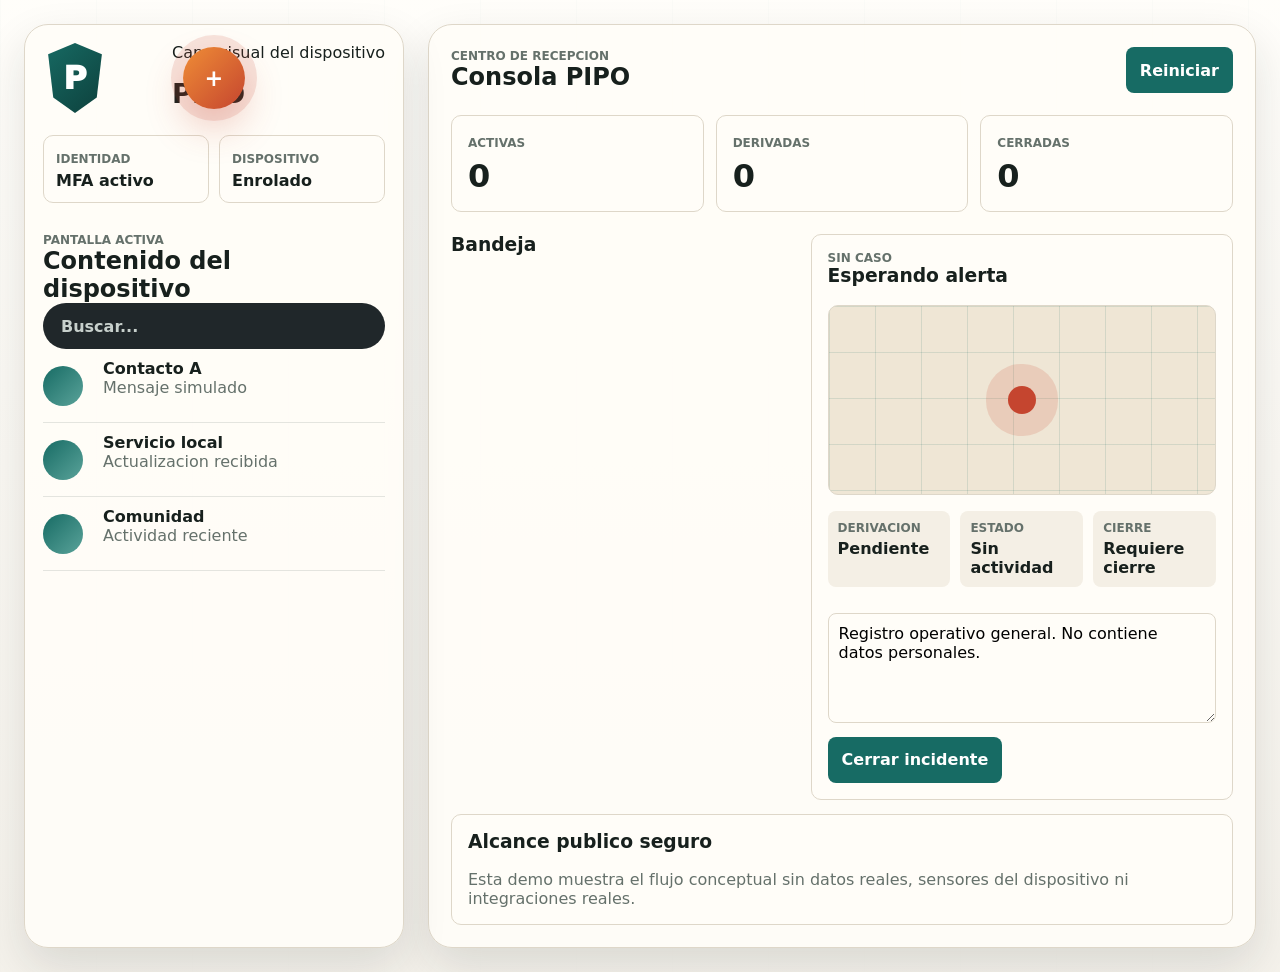
==== prototype/index.html @ c1b51300 "Initial public safe PIPO demo" ====
<!doctype html>
<html lang="es">
  <head>
    <meta charset="utf-8" />
    <meta name="viewport" content="width=device-width, initial-scale=1" />
    <title>PIPO Emergency Layer Public</title>
    <link rel="stylesheet" href="styles.css" />
  </head>
  <body>
    <main class="shell">
      <section class="phone" aria-label="Vista ciudadana">
        <header class="brand">
          <div class="mark">P</div>
          <div>
            <p>Capa visual del dispositivo</p>
            <h1>PIPO</h1>
          </div>
          <button id="pipoButton" class="pipo-dot" type="button" aria-label="Abrir PIPO">+</button>
        </header>

        <section class="identity">
          <article>
            <span>Identidad</span>
            <strong>MFA activo</strong>
          </article>
          <article>
            <span>Dispositivo</span>
            <strong>Enrolado</strong>
          </article>
        </section>

        <section class="device-view">
          <p class="eyebrow">Pantalla activa</p>
          <h2>Contenido del dispositivo</h2>
          <div class="mock-search">Buscar...</div>
          <article><span></span><div><strong>Contacto A</strong><p>Mensaje simulado</p></div></article>
          <article><span></span><div><strong>Servicio local</strong><p>Actualizacion recibida</p></div></article>
          <article><span></span><div><strong>Comunidad</strong><p>Actividad reciente</p></div></article>
        </section>

        <aside id="pipoPanel" class="panel hidden">
          <div class="panel-head">
            <div>
              <p class="eyebrow">PIPO Layer</p>
              <h2>Alerta ciudadana</h2>
            </div>
            <button id="closePanel" type="button">×</button>
          </div>

          <p class="label">Condicion</p>
          <div class="grid" id="conditionGrid">
            <button type="button" data-condition="Seguridad">Seguridad</button>
            <button type="button" data-condition="Salud">Salud</button>
            <button type="button" data-condition="Incendio">Incendio</button>
            <button type="button" data-condition="Accidente">Accidente</button>
            <button type="button" data-condition="Amenaza">Amenaza</button>
            <button type="button" data-condition="Persona en riesgo">Persona en riesgo</button>
          </div>

          <p class="label">Derivar a</p>
          <div class="grid route-grid" id="routeGrid">
            <button type="button" data-route="911">911</button>
            <button type="button" data-route="107">107</button>
            <button type="button" data-route="Bomberos">Bomberos</button>
            <button type="button" data-route="Defensa Civil">Defensa Civil</button>
            <button type="button" data-route="Transito">Transito</button>
            <button type="button" data-route="Centro de Monitoreo">Monitoreo</button>
          </div>

          <button id="sendAlert" class="send-alert" type="button">Comunicar alerta</button>
          <p class="notice">Demo publica: no captura datos reales ni accede a sensores.</p>
        </aside>
      </section>

      <section class="console" aria-label="Consola institucional">
        <header>
          <div>
            <p class="eyebrow">Centro de recepcion</p>
            <h2>Consola PIPO</h2>
          </div>
          <button id="resetDemo" type="button">Reiniciar</button>
        </header>

        <section class="metrics">
          <article><span>Activas</span><strong id="activeCount">0</strong></article>
          <article><span>Derivadas</span><strong id="derivedCount">0</strong></article>
          <article><span>Cerradas</span><strong id="closedCount">0</strong></article>
        </section>

        <section class="case-board">
          <div>
            <h3>Bandeja</h3>
            <div id="caseList" class="case-list"></div>
          </div>
          <article class="case-detail">
            <p class="case-id" id="caseId">Sin caso</p>
            <h3 id="caseTitle">Esperando alerta</h3>
            <div class="map">
              <span></span>
            </div>
            <dl>
              <div><dt>Derivacion</dt><dd id="caseRoute">Pendiente</dd></div>
              <div><dt>Estado</dt><dd id="caseStatus">Sin actividad</dd></div>
              <div><dt>Cierre</dt><dd id="caseClosure">Requiere cierre</dd></div>
            </dl>
            <textarea id="caseNotes">Registro operativo general. No contiene datos personales.</textarea>
            <button id="closeCase" type="button">Cerrar incidente</button>
          </article>
        </section>

        <section class="scope">
          <h3>Alcance publico seguro</h3>
          <p>Esta demo muestra el flujo conceptual sin datos reales, sensores del dispositivo ni integraciones reales.</p>
        </section>
      </section>
    </main>

    <script src="app.js"></script>
  </body>
</html>
---- prototype/styles.css ----
:root {
  --bg: #f4f1ea;
  --surface: #fffdf8;
  --ink: #17201d;
  --muted: #65716b;
  --line: #ded7c9;
  --teal: #176b64;
  --teal-dark: #0d3f3b;
  --coral: #c5452f;
  --amber: #d69225;
  --shadow: 0 18px 45px rgba(23, 32, 29, 0.12);
}

* {
  box-sizing: border-box;
}

body {
  margin: 0;
  min-height: 100vh;
  font-family: Inter, ui-sans-serif, system-ui, -apple-system, BlinkMacSystemFont, "Segoe UI", sans-serif;
  color: var(--ink);
  background:
    linear-gradient(180deg, rgba(255, 253, 248, 0.72), rgba(244, 241, 234, 0.94)),
    repeating-linear-gradient(90deg, rgba(23, 107, 100, 0.06) 0 1px, transparent 1px 96px);
}

button,
textarea {
  font: inherit;
}

button {
  border: 0;
  cursor: pointer;
  font-weight: 850;
}

.shell {
  width: min(1320px, 100%);
  margin: 0 auto;
  padding: 24px;
  display: grid;
  grid-template-columns: 380px minmax(0, 1fr);
  gap: 24px;
}

.phone,
.console {
  background: rgba(255, 253, 248, 0.94);
  border: 1px solid var(--line);
  border-radius: 24px;
  box-shadow: var(--shadow);
}

.phone {
  position: relative;
  min-height: calc(100vh - 48px);
  overflow: hidden;
  padding: 18px;
}

.brand,
.console header,
.panel-head {
  display: flex;
  align-items: center;
  justify-content: space-between;
  gap: 14px;
}

.brand {
  align-items: flex-start;
}

.mark {
  width: 64px;
  height: 70px;
  display: grid;
  place-items: center;
  color: #fff;
  font-size: 2rem;
  font-weight: 950;
  background: linear-gradient(135deg, var(--teal), var(--teal-dark));
  clip-path: polygon(50% 0, 92% 16%, 84% 78%, 50% 100%, 16% 78%, 8% 16%);
}

.pipo-dot {
  position: absolute;
  left: 50%;
  top: 22px;
  transform: translateX(-50%);
  width: 62px;
  height: 62px;
  border-radius: 999px;
  color: #fff;
  background: linear-gradient(135deg, #ef8d36, var(--coral));
  box-shadow: 0 0 0 12px rgba(197, 69, 47, 0.14), 0 18px 38px rgba(197, 69, 47, 0.28);
  font-size: 1.4rem;
}

.eyebrow,
.label,
dt,
.metrics span,
.identity span,
.case-id {
  margin: 0;
  color: var(--muted);
  font-size: 0.75rem;
  font-weight: 900;
  text-transform: uppercase;
}

h1,
h2,
h3,
p {
  margin-top: 0;
}

h1 {
  margin-bottom: 0;
  font-size: 1.7rem;
}

h2 {
  margin-bottom: 0;
}

.identity {
  margin: 22px 0;
  display: grid;
  grid-template-columns: 1fr 1fr;
  gap: 10px;
}

.identity article,
.metrics article,
.case-detail,
.scope {
  border: 1px solid var(--line);
  border-radius: 10px;
  background: var(--surface);
}

.identity article {
  padding: 12px;
}

.identity strong {
  display: block;
  margin-top: 4px;
}

.device-view {
  padding-top: 8px;
}

.mock-search {
  min-height: 46px;
  border-radius: 999px;
  display: flex;
  align-items: center;
  padding: 0 18px;
  background: #20272a;
  color: #c7d0cc;
  font-weight: 800;
}

.device-view article {
  min-height: 74px;
  display: grid;
  grid-template-columns: 48px 1fr;
  gap: 12px;
  align-items: center;
  border-bottom: 1px solid rgba(105, 115, 109, 0.18);
}

.device-view article span {
  width: 40px;
  height: 40px;
  border-radius: 50%;
  background: linear-gradient(135deg, var(--teal), #5aa39a);
}

.device-view p {
  color: var(--muted);
}

.panel {
  position: absolute;
  left: 16px;
  right: 16px;
  top: 96px;
  z-index: 5;
  padding: 14px;
  border: 1px solid var(--line);
  border-radius: 14px;
  background: rgba(255, 253, 248, 0.98);
  box-shadow: 0 22px 55px rgba(23, 32, 29, 0.22);
}

.hidden {
  display: none;
}

.panel-head button {
  width: 34px;
  height: 34px;
  border-radius: 50%;
  background: #ece6d9;
}

.grid {
  margin: 8px 0 14px;
  display: grid;
  grid-template-columns: repeat(2, minmax(0, 1fr));
  gap: 8px;
}

.route-grid {
  grid-template-columns: repeat(3, minmax(0, 1fr));
}

.grid button {
  min-height: 42px;
  border-radius: 8px;
  background: #ece6d9;
  color: var(--ink);
}

.grid button.active {
  background: var(--teal-dark);
  color: #fff;
}

.send-alert,
#closeCase,
#resetDemo {
  min-height: 46px;
  border-radius: 8px;
  padding: 0 14px;
  color: #fff;
  background: var(--teal);
}

.send-alert {
  width: 100%;
  background: var(--coral);
}

.notice {
  margin: 10px 0 0;
  color: #6c4c0d;
  font-size: 0.9rem;
}

.console {
  padding: 22px;
}

.metrics {
  margin: 22px 0;
  display: grid;
  grid-template-columns: repeat(3, 1fr);
  gap: 12px;
}

.metrics article {
  padding: 16px;
}

.metrics strong {
  display: block;
  margin-top: 6px;
  font-size: 2rem;
}

.case-board {
  display: grid;
  grid-template-columns: minmax(280px, 0.9fr) minmax(360px, 1.1fr);
  gap: 14px;
}

.case-list {
  display: grid;
  gap: 10px;
}

.case-card {
  border: 1px solid var(--line);
  border-radius: 10px;
  padding: 12px;
  background: var(--surface);
}

.case-card.active {
  border-color: var(--teal);
  box-shadow: inset 4px 0 0 var(--teal);
}

.case-card p {
  margin-bottom: 0;
  color: var(--muted);
}

.case-detail {
  padding: 16px;
}

.map {
  margin: 14px 0;
  min-height: 190px;
  border: 1px solid var(--line);
  border-radius: 10px;
  background:
    linear-gradient(rgba(23, 107, 100, 0.13) 1px, transparent 1px),
    linear-gradient(90deg, rgba(23, 107, 100, 0.13) 1px, transparent 1px),
    #efe6d5;
  background-size: 46px 46px;
  display: grid;
  place-items: center;
}

.map span {
  width: 28px;
  height: 28px;
  border-radius: 50%;
  background: var(--coral);
  box-shadow: 0 0 0 22px rgba(197, 69, 47, 0.16);
}

dl {
  display: grid;
  grid-template-columns: repeat(3, 1fr);
  gap: 10px;
}

dl div {
  padding: 10px;
  border-radius: 8px;
  background: #f4efe5;
}

dd {
  margin: 4px 0 0;
  font-weight: 850;
}

textarea {
  width: 100%;
  min-height: 110px;
  margin: 10px 0;
  resize: vertical;
  border: 1px solid var(--line);
  border-radius: 8px;
  padding: 10px;
  background: #fffdf8;
}

.scope {
  margin-top: 14px;
  padding: 16px;
}

.scope p {
  margin-bottom: 0;
  color: var(--muted);
}

@media (max-width: 900px) {
  .shell,
  .case-board {
    grid-template-columns: 1fr;
  }
}
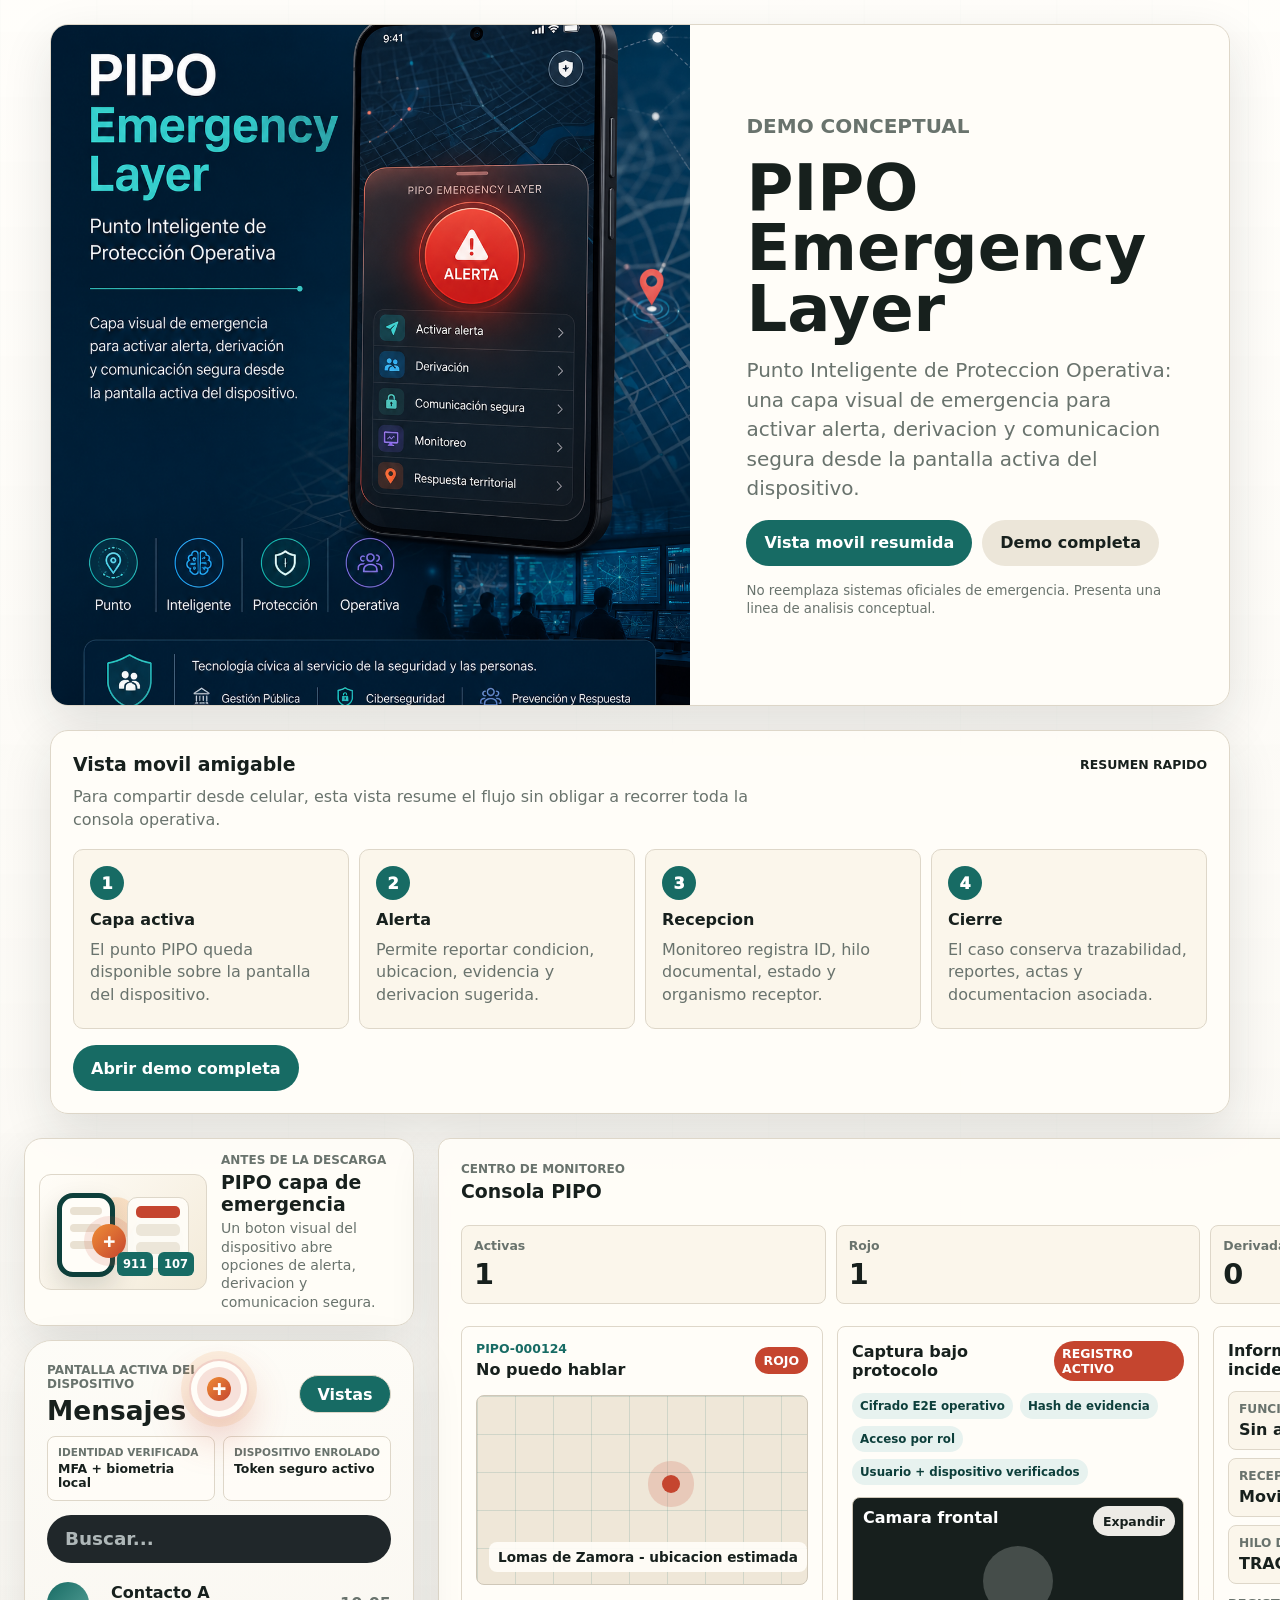
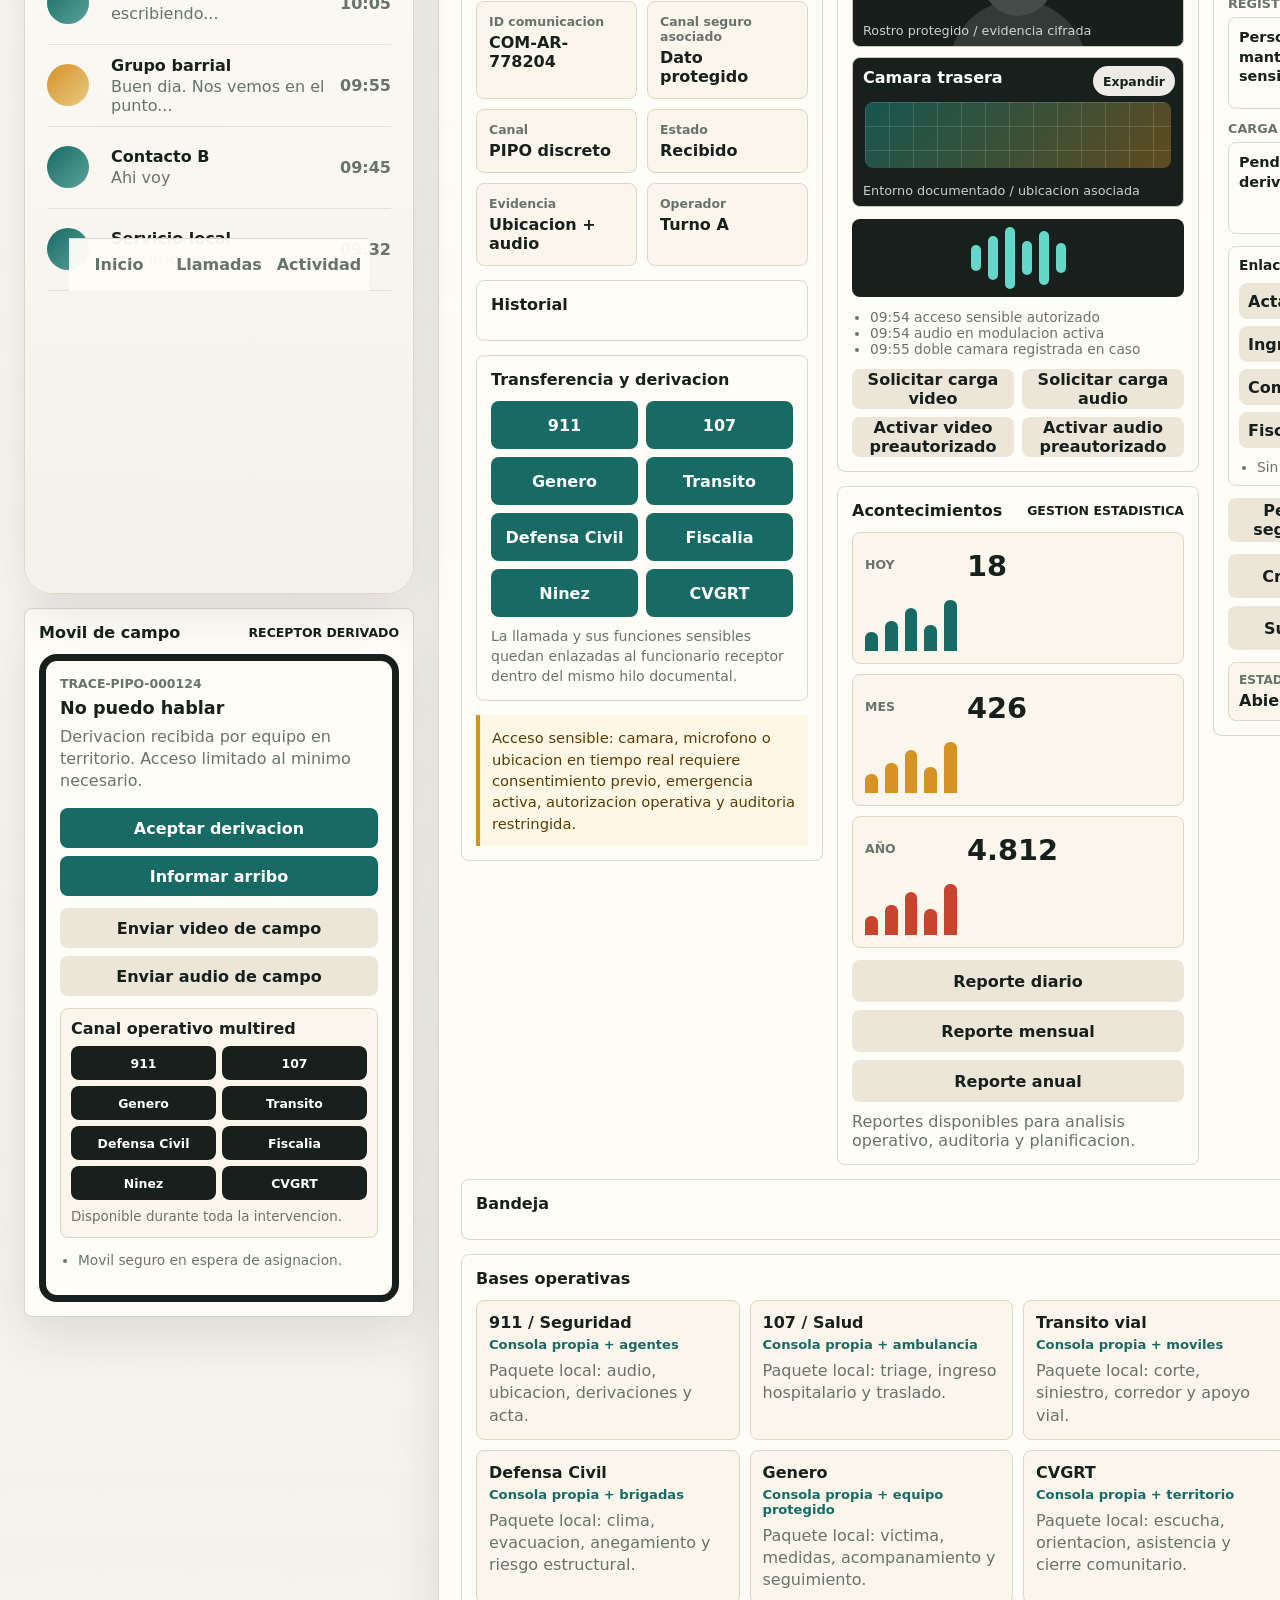
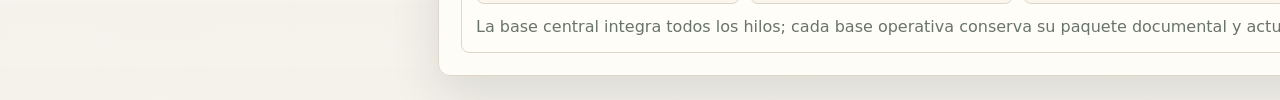
==== commit 9adb8d5c: "Add PIPO cover and mobile summary" ====
--- a/prototype/index.html
+++ b/prototype/index.html
@@ -3,118 +3,595 @@
   <head>
     <meta charset="utf-8" />
     <meta name="viewport" content="width=device-width, initial-scale=1" />
-    <title>PIPO Emergency Layer Public</title>
-    <link rel="stylesheet" href="styles.css" />
+    <title>PIPO Emergency Layer - Prototipo</title>
+    <meta name="description" content="Demo conceptual de PIPO Emergency Layer: capa visual de emergencia para activar alertas, derivacion y comunicacion segura desde dispositivos moviles." />
+    <meta property="og:title" content="PIPO Emergency Layer - Demo conceptual" />
+    <meta property="og:description" content="Prototipo conceptual de capa visual de emergencia para activacion, derivacion y comunicacion segura desde dispositivos moviles. No reemplaza sistemas oficiales de emergencia." />
+    <meta property="og:type" content="website" />
+    <meta property="og:url" content="https://angeladrianpagnini-star.github.io/pipo-emergency-layer-public/" />
+    <link rel="preload" as="image" href="assets/pipo-presentacion-visual.png" />
+    <link rel="stylesheet" href="styles.css?v=35" />
   </head>
   <body>
-    <main class="shell">
-      <section class="phone" aria-label="Vista ciudadana">
-        <header class="brand">
-          <div class="mark">P</div>
+    <section class="cover-entry" aria-label="Presentacion PIPO">
+      <div class="cover-entry-media">
+        <img src="assets/pipo-presentacion-visual.png" alt="PIPO Emergency Layer, capa visual de emergencia para dispositivos moviles" />
+      </div>
+      <div class="cover-entry-copy">
+        <p class="eyebrow">Demo conceptual</p>
+        <h1>PIPO Emergency Layer</h1>
+        <p>
+          Punto Inteligente de Proteccion Operativa: una capa visual de emergencia para activar alerta,
+          derivacion y comunicacion segura desde la pantalla activa del dispositivo.
+        </p>
+        <div class="cover-entry-actions">
+          <a href="#mobile-resumen">Vista movil resumida</a>
+          <a href="#demo-completa">Demo completa</a>
+        </div>
+        <small>No reemplaza sistemas oficiales de emergencia. Presenta una linea de analisis conceptual.</small>
+      </div>
+    </section>
+
+    <section id="mobile-resumen" class="mobile-brief" aria-label="Resumen movil PIPO">
+      <div class="section-title">
+        <h2>Vista movil amigable</h2>
+        <span>Resumen rapido</span>
+      </div>
+      <p class="brief-intro">
+        Para compartir desde celular, esta vista resume el flujo sin obligar a recorrer toda la consola operativa.
+      </p>
+      <div class="brief-flow">
+        <article>
+          <span>1</span>
+          <h3>Capa activa</h3>
+          <p>El punto PIPO queda disponible sobre la pantalla del dispositivo.</p>
+        </article>
+        <article>
+          <span>2</span>
+          <h3>Alerta</h3>
+          <p>Permite reportar condicion, ubicacion, evidencia y derivacion sugerida.</p>
+        </article>
+        <article>
+          <span>3</span>
+          <h3>Recepcion</h3>
+          <p>Monitoreo registra ID, hilo documental, estado y organismo receptor.</p>
+        </article>
+        <article>
+          <span>4</span>
+          <h3>Cierre</h3>
+          <p>El caso conserva trazabilidad, reportes, actas y documentacion asociada.</p>
+        </article>
+      </div>
+      <div class="brief-actions">
+        <a href="#demo-completa">Abrir demo completa</a>
+      </div>
+    </section>
+
+    <main id="demo-completa" class="app-shell">
+      <div class="device-column">
+        <section class="pre-download-card" aria-label="Identificacion previa a la descarga">
+          <div class="cover-illustration" aria-hidden="true">
+            <div class="cover-phone">
+              <span></span>
+              <span></span>
+              <span></span>
+              <b>+</b>
+            </div>
+            <div class="cover-panel">
+              <i></i>
+              <i></i>
+              <i></i>
+            </div>
+            <div class="cover-console">
+              <strong>911</strong>
+              <strong>107</strong>
+            </div>
+          </div>
           <div>
-            <p>Capa visual del dispositivo</p>
-            <h1>PIPO</h1>
-          </div>
-          <button id="pipoButton" class="pipo-dot" type="button" aria-label="Abrir PIPO">+</button>
+            <p class="eyebrow">Antes de la descarga</p>
+            <h2>PIPO capa de emergencia</h2>
+            <p>Un boton visual del dispositivo abre opciones de alerta, derivacion y comunicacion segura.</p>
+          </div>
+        </section>
+
+        <section class="phone-panel" aria-label="Pantalla ciudadana">
+          <div id="neutralScreen" class="neutral-screen hidden" aria-live="polite">
+            <p>Solicitud registrada</p>
+            <strong id="neutralCase">Estado: activo</strong>
+            <button class="ghost-button" type="button" data-action="restore">Volver</button>
+          </div>
+
+        <div id="citizenFlow" class="citizen-flow">
+          <section class="social-app" aria-label="Pantalla del dispositivo simulada">
+            <header class="social-header">
+              <div>
+                <p class="eyebrow">Pantalla activa del dispositivo</p>
+                <h1 id="socialTitle">Mensajes</h1>
+              </div>
+              <details id="networkPicker" class="network-picker">
+                <summary id="networkToggle" class="network-toggle">Vistas</summary>
+                <div id="networkRail" class="network-rail" aria-label="Cambiar vista del dispositivo">
+                  <button type="button" class="active" data-social="chat">Mensajes</button>
+                  <button type="button" data-social="feed">Actividad</button>
+                  <button type="button" data-social="work">Trabajo</button>
+                  <button type="button" data-social="community">Comunidad</button>
+                </div>
+              </details>
+            </header>
+
+            <section class="identity-card" aria-label="Identidad segura PIPO">
+              <div>
+                <span>Identidad verificada</span>
+                <strong>MFA + biometria local</strong>
+              </div>
+              <div>
+                <span>Dispositivo enrolado</span>
+                <strong>Token seguro activo</strong>
+              </div>
+            </section>
+
+            <div class="social-screen active" data-screen="chat">
+              <div class="search-pill">Buscar...</div>
+              <article class="chat-row"><span class="avatar"></span><div><strong>Contacto A</strong><p>escribiendo...</p></div><time>10:05</time></article>
+              <article class="chat-row"><span class="avatar alt"></span><div><strong>Grupo barrial</strong><p>Buen dia. Nos vemos en el punto...</p></div><time>09:55</time></article>
+              <article class="chat-row"><span class="avatar neutral"></span><div><strong>Contacto B</strong><p>Ahi voy</p></div><time>09:45</time></article>
+              <article class="chat-row"><span class="avatar"></span><div><strong>Servicio local</strong><p>Solicitud recibida...</p></div><time>09:32</time></article>
+              <nav class="mock-nav"><span>Inicio</span><span>Llamadas</span><span>Actividad</span></nav>
+            </div>
+
+            <div class="social-screen" data-screen="feed">
+              <div class="story-strip"><span></span><span></span><span></span><span></span></div>
+              <article class="social-card">
+                <div class="avatar-line">
+                  <span class="avatar alt"></span>
+                  <div>
+                    <strong>Cuenta comunitaria</strong>
+                    <p>3 personas mas · contenido anonimizado</p>
+                  </div>
+                </div>
+                <div class="post-visual magenta"></div>
+                <div class="reaction-row"><span>Me gusta</span><span>Comentar</span><span>Enviar</span></div>
+              </article>
+            </div>
+
+            <div class="social-screen" data-screen="work">
+              <div class="search-pill light">Buscar</div>
+              <article class="work-card">
+                <div class="avatar-line">
+                  <span class="avatar neutral"></span>
+                  <div>
+                    <strong>Perfil profesional</strong>
+                    <p>Publicacion sugerida · 1 h</p>
+                  </div>
+                </div>
+                <div class="post-visual work"></div>
+                <p class="post-text">Contenido laboral anonimizado. La capa visual PIPO permanece disponible sin exponer identidad.</p>
+              </article>
+              <div class="reaction-row"><span>Recomendar</span><span>Comentar</span><span>Enviar</span></div>
+            </div>
+
+            <div class="social-screen" data-screen="community">
+              <aside class="server-rail"><span></span><span></span><span></span><span></span><span>+</span></aside>
+              <section class="channel-list">
+                <h2>Comunidad segura</h2>
+                <div class="search-pill">Buscar</div>
+                <p># avisos</p>
+                <p># general</p>
+                <p># clases</p>
+                <p># herramientas</p>
+                <p>🔊 Sala general</p>
+                <p>🔊 Sala duo</p>
+                <p># segundo-anio</p>
+              </section>
+            </div>
+          </section>
+
+          <button id="pipoDot" class="pipo-dot" type="button" data-action="toggle-rail" aria-label="Abrir PIPO">
+            <span></span>
+          </button>
+
+          <aside id="pipoRail" class="pipo-rail overlay hidden" aria-label="Barra de emergencia PIPO">
+            <div class="rail-head">
+              <div>
+                <p class="eyebrow">PIPO Layer</p>
+                <h2>Emergencia</h2>
+              </div>
+              <button class="mini-close" type="button" data-action="toggle-rail" aria-label="Cerrar">×</button>
+            </div>
+
+            <div class="rail-section">
+              <p>Condicion</p>
+              <div class="incident-grid compact-grid" id="incidentGrid">
+                <button type="button" data-incident="No puedo hablar">No puedo hablar</button>
+                <button type="button" data-incident="Violencia de genero">Violencia</button>
+                <button type="button" data-incident="Emergencia medica">Salud</button>
+                <button type="button" data-incident="Amenaza o extorsion">Amenaza</button>
+                <button type="button" data-incident="Robo en curso">Robo</button>
+                <button type="button" data-incident="Incendio">Incendio</button>
+                <button type="button" data-incident="Accidente vial">Accidente</button>
+                <button type="button" data-incident="Persona en riesgo">Persona en riesgo</button>
+              </div>
+            </div>
+
+            <div class="rail-section">
+              <p>Derivar a</p>
+              <div class="route-grid">
+                <button type="button" data-route="911 / Seguridad">911</button>
+                <button type="button" data-route="107 / Salud">107</button>
+                <button type="button" data-route="100 / Bomberos">Bomberos</button>
+                <button type="button" data-route="103 / Defensa Civil">Defensa Civil</button>
+                <button type="button" data-route="Genero">Genero</button>
+                <button type="button" data-route="Transito vial">Transito</button>
+                <button type="button" data-route="Ninez">Ninez</button>
+                <button type="button" data-route="Fiscalia">Fiscalia</button>
+                <button type="button" data-route="CVGRT territorial">CVGRT</button>
+              </div>
+            </div>
+
+            <div class="rail-actions">
+              <button id="panicButton" class="primary-alert" type="button">Comunicar alerta</button>
+              <button type="button" data-action="reserved-call" class="reserve-alert">Llamar en reserva</button>
+            </div>
+
+            <div class="single-contact">
+              <strong>Activacion silenciosa</strong>
+              <span>Si no puedo hablar ni delatarme, toca una sola vez para enviar ubicacion, audio/video preautorizado y evidencia disponible.</span>
+              <button type="button" data-action="silent" class="silent-alert">Tocar sin delatarme</button>
+            </div>
+          </aside>
+          </div>
+        </section>
+
+        <section class="field-mobile field-mobile-device">
+          <div class="section-title">
+            <h3>Movil de campo</h3>
+            <span>Receptor derivado</span>
+          </div>
+          <div class="field-phone">
+            <p class="field-id">TRACE-PIPO-000124</p>
+            <h4>No puedo hablar</h4>
+            <p>Derivacion recibida por equipo en territorio. Acceso limitado al minimo necesario.</p>
+            <div class="field-actions">
+              <button type="button" data-action="field-accept">Aceptar derivacion</button>
+              <button type="button" data-action="field-update">Informar arribo</button>
+            </div>
+            <div id="fieldEvidence" class="field-evidence hidden">
+              <strong>Evidencia habilitada</strong>
+              <span>Imagenes</span>
+              <span>Audio</span>
+              <span>Ubicacion</span>
+            </div>
+            <div class="field-actions secondary">
+              <button type="button" data-action="field-video">Enviar video de campo</button>
+              <button type="button" data-action="field-audio">Enviar audio de campo</button>
+            </div>
+            <div class="radio-channel">
+              <strong>Canal operativo multired</strong>
+              <div>
+                <button type="button" data-radio="911">911</button>
+                <button type="button" data-radio="107">107</button>
+                <button type="button" data-radio="Genero">Genero</button>
+                <button type="button" data-radio="Transito vial">Transito</button>
+                <button type="button" data-radio="Defensa Civil">Defensa Civil</button>
+                <button type="button" data-radio="Fiscalia">Fiscalia</button>
+                <button type="button" data-radio="Ninez">Ninez</button>
+                <button type="button" data-radio="CVGRT">CVGRT</button>
+              </div>
+              <p id="radioState">Disponible durante toda la intervencion.</p>
+            </div>
+            <ul id="fieldLog">
+              <li>Movil seguro en espera de asignacion.</li>
+            </ul>
+          </div>
+        </section>
+      </div>
+
+      <section class="operator-panel" aria-label="Consola operativa">
+        <header class="console-header">
+          <div>
+            <p class="eyebrow">Centro de monitoreo</p>
+            <h2>Consola PIPO</h2>
+          </div>
+          <div class="console-actions">
+            <button type="button" data-action="reset">Reiniciar demo</button>
+          </div>
         </header>
 
-        <section class="identity">
+        <div class="metrics">
           <article>
-            <span>Identidad</span>
-            <strong>MFA activo</strong>
+            <span>Activas</span>
+            <strong id="activeCount">1</strong>
           </article>
           <article>
-            <span>Dispositivo</span>
-            <strong>Enrolado</strong>
+            <span>Rojo</span>
+            <strong id="redCount">1</strong>
           </article>
-        </section>
-
-        <section class="device-view">
-          <p class="eyebrow">Pantalla activa</p>
-          <h2>Contenido del dispositivo</h2>
-          <div class="mock-search">Buscar...</div>
-          <article><span></span><div><strong>Contacto A</strong><p>Mensaje simulado</p></div></article>
-          <article><span></span><div><strong>Servicio local</strong><p>Actualizacion recibida</p></div></article>
-          <article><span></span><div><strong>Comunidad</strong><p>Actividad reciente</p></div></article>
-        </section>
-
-        <aside id="pipoPanel" class="panel hidden">
-          <div class="panel-head">
-            <div>
-              <p class="eyebrow">PIPO Layer</p>
-              <h2>Alerta ciudadana</h2>
-            </div>
-            <button id="closePanel" type="button">×</button>
-          </div>
-
-          <p class="label">Condicion</p>
-          <div class="grid" id="conditionGrid">
-            <button type="button" data-condition="Seguridad">Seguridad</button>
-            <button type="button" data-condition="Salud">Salud</button>
-            <button type="button" data-condition="Incendio">Incendio</button>
-            <button type="button" data-condition="Accidente">Accidente</button>
-            <button type="button" data-condition="Amenaza">Amenaza</button>
-            <button type="button" data-condition="Persona en riesgo">Persona en riesgo</button>
-          </div>
-
-          <p class="label">Derivar a</p>
-          <div class="grid route-grid" id="routeGrid">
-            <button type="button" data-route="911">911</button>
-            <button type="button" data-route="107">107</button>
-            <button type="button" data-route="Bomberos">Bomberos</button>
-            <button type="button" data-route="Defensa Civil">Defensa Civil</button>
-            <button type="button" data-route="Transito">Transito</button>
-            <button type="button" data-route="Centro de Monitoreo">Monitoreo</button>
-          </div>
-
-          <button id="sendAlert" class="send-alert" type="button">Comunicar alerta</button>
-          <p class="notice">Demo publica: no captura datos reales ni accede a sensores.</p>
-        </aside>
+          <article>
+            <span>Derivadas</span>
+            <strong id="derivedCount">0</strong>
+          </article>
+        </div>
+
+        <div class="console-layout">
+          <section class="case-detail">
+            <div class="case-head">
+              <div>
+                <p id="caseId" class="case-id">PIPO-000124</p>
+                <h3 id="caseTitle">No puedo hablar</h3>
+              </div>
+              <span id="casePriority" class="priority red">Rojo</span>
+            </div>
+
+            <div class="map-box">
+              <div class="map-marker"></div>
+              <span id="caseZone">Lomas de Zamora - ubicacion estimada</span>
+            </div>
+
+            <div class="detail-grid">
+              <article>
+                <span>ID comunicacion</span>
+                <strong id="caseComms">COM-AR-778204</strong>
+              </article>
+              <article>
+                <span>Canal seguro asociado</span>
+                <strong id="casePhone">Dato protegido</strong>
+              </article>
+              <article>
+                <span>Canal</span>
+                <strong id="caseChannel">PIPO discreto</strong>
+              </article>
+              <article>
+                <span>Estado</span>
+                <strong id="caseStatus">Recibido</strong>
+              </article>
+              <article>
+                <span>Evidencia</span>
+                <strong id="caseEvidence">Ubicacion + audio</strong>
+              </article>
+              <article>
+                <span>Operador</span>
+                <strong>Turno A</strong>
+              </article>
+            </div>
+
+            <section class="timeline">
+              <h3>Historial</h3>
+              <ul id="timelineList"></ul>
+            </section>
+
+            <section class="derivation">
+              <h3>Transferencia y derivacion</h3>
+              <div class="derivation-buttons">
+                <button type="button" data-derive="911 / Seguridad">911</button>
+                <button type="button" data-derive="107 / Salud">107</button>
+                <button type="button" data-derive="Genero">Genero</button>
+                <button type="button" data-derive="Transito vial">Transito</button>
+                <button type="button" data-derive="Defensa Civil">Defensa Civil</button>
+                <button type="button" data-derive="Fiscalia">Fiscalia</button>
+                <button type="button" data-derive="Ninez">Ninez</button>
+                <button type="button" data-derive="CVGRT territorial">CVGRT</button>
+              </div>
+              <p class="derivation-copy">La llamada y sus funciones sensibles quedan enlazadas al funcionario receptor dentro del mismo hilo documental.</p>
+            </section>
+
+            <aside class="sensitive-note">
+              Acceso sensible: camara, microfono o ubicacion en tiempo real requiere consentimiento previo,
+              emergencia activa, autorizacion operativa y auditoria restringida.
+            </aside>
+
+          </section>
+
+          <section class="report-panel">
+            <div class="section-title">
+              <h3>Informe del incidente</h3>
+              <span>Cierre obligatorio</span>
+            </div>
+            <div class="report-meta">
+              <article>
+                <span>Funcionario receptor</span>
+                <strong id="receiverName">Sin asignar</strong>
+              </article>
+              <article>
+                <span>Recepcion en campo</span>
+                <strong id="fieldDevice">Movil seguro pendiente</strong>
+              </article>
+              <article>
+                <span>Hilo documental</span>
+                <strong id="threadId">TRACE-PIPO-000124</strong>
+              </article>
+            </div>
+            <label class="report-field">
+              Registro del operador
+              <textarea id="operatorReport">Persona sin posibilidad de hablar. Se mantiene ubicacion activa y evidencia sensible bajo protocolo.</textarea>
+            </label>
+            <label class="report-field">
+              Carga del funcionario receptor
+              <textarea id="receiverReport">Pendiente de carga por area derivada.</textarea>
+            </label>
+            <section class="document-links">
+              <h4>Enlaces institucionales</h4>
+              <button type="button" data-linkdoc="Acta policial">Acta policial</button>
+              <button type="button" data-linkdoc="Ingreso hospitalario">Ingreso hospitalario</button>
+              <button type="button" data-linkdoc="Comunicacion judicial">Comunicacion judicial</button>
+              <button type="button" data-linkdoc="Fiscalia / Ninez">Fiscalia / Ninez</button>
+              <ul id="linkedDocs">
+                <li>Sin documentacion externa asociada.</li>
+              </ul>
+            </section>
+            <div class="closure-grid">
+              <button type="button" data-action="mark-followup">Pendiente seguimiento</button>
+              <button type="button" data-action="close-case">Cerrar reporte</button>
+            </div>
+            <div class="closure-grid upload-grid">
+              <button type="button" data-linkdoc="Acta de procedimiento">Crear acta</button>
+              <button type="button" data-linkdoc="Documento adjunto">Subir documento</button>
+              <button type="button" data-linkdoc="Foto de cierre">Subir foto</button>
+              <button type="button" data-linkdoc="Video de cierre">Subir video</button>
+            </div>
+            <div class="closure-state">
+              <span>Estado de cierre</span>
+              <strong id="closureState">Abierto - requiere cierre</strong>
+            </div>
+          </section>
+
+          <div class="middle-stack">
+          <section class="camera-monitor">
+            <div class="section-title">
+              <h3>Captura bajo protocolo</h3>
+              <span>Registro activo</span>
+            </div>
+            <div class="security-strip">
+              <span>Cifrado E2E operativo</span>
+              <span>Hash de evidencia</span>
+              <span>Acceso por rol</span>
+              <span>Usuario + dispositivo verificados</span>
+            </div>
+            <div class="camera-grid">
+              <article class="camera-feed front">
+                <span>Camara frontal</span>
+                <button type="button" data-action="expand-front">Expandir</button>
+                <div class="face-mask"></div>
+                <p>Rostro protegido / evidencia cifrada</p>
+              </article>
+              <article class="camera-feed rear">
+                <span>Camara trasera</span>
+                <button type="button" data-action="expand-rear">Expandir</button>
+                <div class="scene-lines"></div>
+                <p>Entorno documentado / ubicacion asociada</p>
+              </article>
+            </div>
+            <div class="audio-register">
+              <div class="wave-bars" aria-label="Modulacion de audio">
+                <span></span><span></span><span></span><span></span><span></span><span></span>
+              </div>
+              <ul>
+                <li>09:54 acceso sensible autorizado</li>
+                <li>09:54 audio en modulacion activa</li>
+                <li>09:55 doble camara registrada en caso</li>
+              </ul>
+            </div>
+            <div class="monitor-actions">
+              <button type="button" data-action="ask-field-video">Solicitar carga video</button>
+              <button type="button" data-action="ask-field-audio">Solicitar carga audio</button>
+              <button type="button" data-action="request-field-video">Activar video preautorizado</button>
+              <button type="button" data-action="request-field-audio">Activar audio preautorizado</button>
+            </div>
+          </section>
+
+          <section class="analytics-panel">
+            <div class="section-title">
+              <h3>Acontecimientos</h3>
+              <span>Gestion estadistica</span>
+            </div>
+            <div class="analytics-grid">
+              <article>
+                <span>Hoy</span>
+                <strong>18</strong>
+                <div class="mini-bars"><i></i><i></i><i></i><i></i><i></i></div>
+              </article>
+              <article>
+                <span>Mes</span>
+                <strong>426</strong>
+                <div class="mini-bars month"><i></i><i></i><i></i><i></i><i></i></div>
+              </article>
+              <article>
+                <span>Año</span>
+                <strong>4.812</strong>
+                <div class="mini-bars year"><i></i><i></i><i></i><i></i><i></i></div>
+              </article>
+            </div>
+            <div class="report-actions">
+              <button type="button" data-action="daily-report">Reporte diario</button>
+              <button type="button" data-action="monthly-report">Reporte mensual</button>
+              <button type="button" data-action="annual-report">Reporte anual</button>
+            </div>
+            <p id="reportState">Reportes disponibles para analisis operativo, auditoria y planificacion.</p>
+          </section>
+
+          </div>
+
+          <section class="queue">
+            <div class="section-title">
+              <h3>Bandeja</h3>
+              <span>Tiempo real</span>
+            </div>
+            <div id="caseList" class="case-list"></div>
+          </section>
+
+          <section class="federated-bases">
+            <div class="section-title">
+              <h3>Bases operativas</h3>
+              <span>Consolas federadas</span>
+            </div>
+            <div class="base-grid">
+              <article>
+                <strong>911 / Seguridad</strong>
+                <span>Consola propia + agentes</span>
+                <p>Paquete local: audio, ubicacion, derivaciones y acta.</p>
+              </article>
+              <article>
+                <strong>107 / Salud</strong>
+                <span>Consola propia + ambulancia</span>
+                <p>Paquete local: triage, ingreso hospitalario y traslado.</p>
+              </article>
+              <article>
+                <strong>Transito vial</strong>
+                <span>Consola propia + moviles</span>
+                <p>Paquete local: corte, siniestro, corredor y apoyo vial.</p>
+              </article>
+              <article>
+                <strong>Fiscalia / Ninez</strong>
+                <span>Consola propia + receptor</span>
+                <p>Paquete local: oficio, resguardo, intervencion y cierre.</p>
+              </article>
+              <article>
+                <strong>Defensa Civil</strong>
+                <span>Consola propia + brigadas</span>
+                <p>Paquete local: clima, evacuacion, anegamiento y riesgo estructural.</p>
+              </article>
+              <article>
+                <strong>Genero</strong>
+                <span>Consola propia + equipo protegido</span>
+                <p>Paquete local: victima, medidas, acompanamiento y seguimiento.</p>
+              </article>
+              <article>
+                <strong>CVGRT</strong>
+                <span>Consola propia + territorio</span>
+                <p>Paquete local: escucha, orientacion, asistencia y cierre comunitario.</p>
+              </article>
+              <article>
+                <strong>Centro de Monitoreo</strong>
+                <span>Base central integradora</span>
+                <p>Paquete central: todos los hilos, estados, evidencias y reportes.</p>
+              </article>
+            </div>
+            <p class="federated-copy">La base central integra todos los hilos; cada base operativa conserva su paquete documental y actua con su equipo de campo.</p>
+          </section>
+
+        </div>
       </section>
-
-      <section class="console" aria-label="Consola institucional">
+    </main>
+
+    <div id="cameraModal" class="camera-modal hidden" role="dialog" aria-modal="true" aria-label="Vista ampliada de camara">
+      <section class="expanded-camera">
         <header>
           <div>
-            <p class="eyebrow">Centro de recepcion</p>
-            <h2>Consola PIPO</h2>
-          </div>
-          <button id="resetDemo" type="button">Reiniciar</button>
+            <p class="eyebrow">Vista ampliada</p>
+            <h2 id="modalCameraTitle">Camara</h2>
+          </div>
+          <button type="button" data-action="close-camera">Cerrar</button>
         </header>
-
-        <section class="metrics">
-          <article><span>Activas</span><strong id="activeCount">0</strong></article>
-          <article><span>Derivadas</span><strong id="derivedCount">0</strong></article>
-          <article><span>Cerradas</span><strong id="closedCount">0</strong></article>
-        </section>
-
-        <section class="case-board">
-          <div>
-            <h3>Bandeja</h3>
-            <div id="caseList" class="case-list"></div>
-          </div>
-          <article class="case-detail">
-            <p class="case-id" id="caseId">Sin caso</p>
-            <h3 id="caseTitle">Esperando alerta</h3>
-            <div class="map">
-              <span></span>
-            </div>
-            <dl>
-              <div><dt>Derivacion</dt><dd id="caseRoute">Pendiente</dd></div>
-              <div><dt>Estado</dt><dd id="caseStatus">Sin actividad</dd></div>
-              <div><dt>Cierre</dt><dd id="caseClosure">Requiere cierre</dd></div>
-            </dl>
-            <textarea id="caseNotes">Registro operativo general. No contiene datos personales.</textarea>
-            <button id="closeCase" type="button">Cerrar incidente</button>
-          </article>
-        </section>
-
-        <section class="scope">
-          <h3>Alcance publico seguro</h3>
-          <p>Esta demo muestra el flujo conceptual sin datos reales, sensores del dispositivo ni integraciones reales.</p>
-        </section>
+        <div id="modalCameraView" class="modal-camera-view front-view">
+          <div class="face-mask"></div>
+        </div>
       </section>
-    </main>
-
-    <script src="app.js"></script>
+      <aside class="modal-report">
+        <h3>Registro durante visualizacion</h3>
+        <textarea>El operador mantiene escritura de registro mientras visualiza camara ampliada. Toda accion queda asociada al hilo documental.</textarea>
+        <button type="button" data-action="close-case">Cerrar reporte</button>
+      </aside>
+    </div>
+
+    <script src="app.js?v=35"></script>
   </body>
 </html>
--- a/prototype/styles.css
+++ b/prototype/styles.css
@@ -2,13 +2,14 @@
   --bg: #f4f1ea;
   --surface: #fffdf8;
   --ink: #17201d;
-  --muted: #65716b;
+  --muted: #69736d;
   --line: #ded7c9;
   --teal: #176b64;
   --teal-dark: #0d3f3b;
   --coral: #c5452f;
   --amber: #d69225;
-  --shadow: 0 18px 45px rgba(23, 32, 29, 0.12);
+  --green: #28724f;
+  --shadow: 0 18px 50px rgba(23, 32, 29, 0.12);
 }
 
 * {
@@ -18,98 +19,331 @@
 body {
   margin: 0;
   min-height: 100vh;
+  overflow-x: auto;
   font-family: Inter, ui-sans-serif, system-ui, -apple-system, BlinkMacSystemFont, "Segoe UI", sans-serif;
   color: var(--ink);
   background:
-    linear-gradient(180deg, rgba(255, 253, 248, 0.72), rgba(244, 241, 234, 0.94)),
-    repeating-linear-gradient(90deg, rgba(23, 107, 100, 0.06) 0 1px, transparent 1px 96px);
+    linear-gradient(180deg, rgba(255, 253, 248, 0.72), rgba(244, 241, 234, 0.92)),
+    repeating-linear-gradient(90deg, rgba(23, 107, 100, 0.05) 0 1px, transparent 1px 96px);
+}
+
+html {
+  scroll-behavior: smooth;
 }
 
 button,
-textarea {
+input {
   font: inherit;
 }
 
 button {
   border: 0;
   cursor: pointer;
-  font-weight: 850;
-}
-
-.shell {
-  width: min(1320px, 100%);
+}
+
+.cover-entry,
+.mobile-brief {
+  width: min(1180px, calc(100% - 32px));
+  margin: 24px auto 0;
+  border: 1px solid var(--line);
+  border-radius: 18px;
+  background: rgba(255, 253, 248, 0.96);
+  box-shadow: var(--shadow);
+}
+
+.cover-entry {
+  display: grid;
+  grid-template-columns: minmax(300px, 0.95fr) minmax(300px, 0.8fr);
+  gap: 0;
+  overflow: hidden;
+}
+
+.cover-entry-media {
+  background: #062236;
+}
+
+.cover-entry-media img {
+  display: block;
+  width: 100%;
+  height: 100%;
+  max-height: 680px;
+  object-fit: cover;
+}
+
+.cover-entry-copy {
+  display: grid;
+  align-content: center;
+  gap: 16px;
+  padding: clamp(24px, 5vw, 56px);
+}
+
+.cover-entry-copy h1 {
+  font-size: clamp(2.2rem, 5vw, 4.5rem);
+  line-height: 0.95;
+}
+
+.cover-entry-copy p {
+  margin: 0;
+  color: var(--muted);
+  font-size: clamp(1rem, 1.8vw, 1.25rem);
+  line-height: 1.48;
+}
+
+.cover-entry-copy small {
+  color: var(--muted);
+  line-height: 1.35;
+}
+
+.cover-entry-actions,
+.brief-actions {
+  display: flex;
+  flex-wrap: wrap;
+  gap: 10px;
+}
+
+.cover-entry-actions a,
+.brief-actions a {
+  min-height: 46px;
+  border-radius: 999px;
+  padding: 0 18px;
+  display: inline-grid;
+  place-items: center;
+  text-decoration: none;
+  background: var(--teal);
+  color: #fff;
+  font-weight: 900;
+}
+
+.cover-entry-actions a + a {
+  background: #ece6d9;
+  color: var(--ink);
+}
+
+.mobile-brief {
+  padding: 22px;
+}
+
+.brief-intro {
+  margin: 10px 0 18px;
+  max-width: 720px;
+  color: var(--muted);
+  line-height: 1.45;
+}
+
+.brief-flow {
+  display: grid;
+  grid-template-columns: repeat(4, minmax(0, 1fr));
+  gap: 10px;
+}
+
+.brief-flow article {
+  min-height: 180px;
+  border: 1px solid var(--line);
+  border-radius: 10px;
+  background: #fbf6eb;
+  padding: 16px;
+  display: grid;
+  align-content: start;
+  gap: 10px;
+}
+
+.brief-flow span {
+  width: 34px;
+  height: 34px;
+  border-radius: 999px;
+  display: grid;
+  place-items: center;
+  background: var(--teal);
+  color: #fff;
+  font-weight: 950;
+}
+
+.brief-flow p {
+  margin: 0;
+  color: var(--muted);
+  line-height: 1.38;
+}
+
+.brief-actions {
+  margin-top: 16px;
+}
+
+.app-shell {
+  width: max(1580px, 100%);
+  min-height: 100vh;
   margin: 0 auto;
   padding: 24px;
   display: grid;
-  grid-template-columns: 380px minmax(0, 1fr);
+  grid-template-columns: 390px minmax(1160px, 1fr);
   gap: 24px;
-}
-
-.phone,
-.console {
+  align-items: stretch;
+}
+
+.device-column {
+  display: grid;
+  gap: 14px;
+  align-content: start;
+}
+
+.phone-panel,
+.field-mobile-device,
+.pre-download-card,
+.operator-panel {
   background: rgba(255, 253, 248, 0.94);
   border: 1px solid var(--line);
-  border-radius: 24px;
   box-shadow: var(--shadow);
 }
 
-.phone {
+.pre-download-card {
+  border-radius: 18px;
+  padding: 14px;
+  display: grid;
+  grid-template-columns: 168px 1fr;
+  gap: 14px;
+  align-items: center;
+}
+
+.cover-illustration {
   position: relative;
+  width: 168px;
+  min-height: 116px;
+  border-radius: 12px;
+  border: 1px solid var(--line);
+  background:
+    radial-gradient(circle at 46% 38%, rgba(239, 141, 54, 0.22) 0 18%, transparent 19%),
+    radial-gradient(circle at 70% 58%, rgba(23, 107, 100, 0.14) 0 20%, transparent 21%),
+    linear-gradient(135deg, #fffdf8, #f3ead8);
+  overflow: hidden;
+}
+
+.cover-phone {
+  position: absolute;
+  left: 17px;
+  top: 18px;
+  width: 58px;
+  height: 84px;
+  border: 5px solid var(--teal-dark);
+  border-radius: 16px;
+  background: var(--surface);
+  box-shadow: 0 12px 26px rgba(23, 32, 29, 0.15);
+}
+
+.cover-phone span {
+  display: block;
+  height: 8px;
+  margin: 9px 8px;
+  border-radius: 999px;
+  background: #e9e1d2;
+}
+
+.cover-phone b {
+  position: absolute;
+  right: -16px;
+  top: 26px;
+  width: 34px;
+  height: 34px;
+  border-radius: 999px;
+  display: grid;
+  place-items: center;
+  background: linear-gradient(135deg, #ef8d36, var(--coral));
+  color: #fffdf8;
+  font-weight: 950;
+  box-shadow: 0 0 0 8px rgba(197, 69, 47, 0.13);
+}
+
+.cover-panel {
+  position: absolute;
+  left: 87px;
+  top: 22px;
+  width: 62px;
+  padding: 8px;
+  border-radius: 10px;
+  background: rgba(255, 253, 248, 0.94);
+  border: 1px solid var(--line);
+}
+
+.cover-panel i {
+  display: block;
+  height: 12px;
+  margin-bottom: 6px;
+  border-radius: 5px;
+  background: #ece6d9;
+}
+
+.cover-panel i:first-child {
+  background: var(--coral);
+}
+
+.cover-console {
+  position: absolute;
+  right: 12px;
+  bottom: 13px;
+  display: grid;
+  grid-template-columns: 1fr 1fr;
+  gap: 5px;
+}
+
+.cover-console strong {
+  min-width: 36px;
+  min-height: 24px;
+  display: grid;
+  place-items: center;
+  border-radius: 6px;
+  background: var(--teal);
+  color: #fff;
+  font-size: 0.72rem;
+}
+
+.pre-download-card h2 {
+  margin-bottom: 4px;
+}
+
+.pre-download-card p:last-child {
+  margin-bottom: 0;
+  color: var(--muted);
+  line-height: 1.3;
+  font-size: 0.88rem;
+}
+
+.phone-panel {
   min-height: calc(100vh - 48px);
+  border-radius: 28px;
+  padding: 0;
+  position: relative;
   overflow: hidden;
-  padding: 18px;
-}
-
-.brand,
-.console header,
-.panel-head {
+}
+
+.field-mobile-device {
+  border-radius: 18px;
+  padding: 14px;
+}
+
+.operator-panel {
+  border-radius: 12px;
+  padding: 22px;
+  min-width: 0;
+  align-self: stretch;
+  min-height: calc(100vh - 48px);
+  overflow: visible;
+}
+
+.topbar,
+.console-header,
+.section-title,
+.case-head {
   display: flex;
   align-items: center;
   justify-content: space-between;
-  gap: 14px;
-}
-
-.brand {
-  align-items: flex-start;
-}
-
-.mark {
-  width: 64px;
-  height: 70px;
-  display: grid;
-  place-items: center;
-  color: #fff;
-  font-size: 2rem;
-  font-weight: 950;
-  background: linear-gradient(135deg, var(--teal), var(--teal-dark));
-  clip-path: polygon(50% 0, 92% 16%, 84% 78%, 50% 100%, 16% 78%, 8% 16%);
-}
-
-.pipo-dot {
-  position: absolute;
-  left: 50%;
-  top: 22px;
-  transform: translateX(-50%);
-  width: 62px;
-  height: 62px;
-  border-radius: 999px;
-  color: #fff;
-  background: linear-gradient(135deg, #ef8d36, var(--coral));
-  box-shadow: 0 0 0 12px rgba(197, 69, 47, 0.14), 0 18px 38px rgba(197, 69, 47, 0.28);
-  font-size: 1.4rem;
-}
-
-.eyebrow,
-.label,
-dt,
-.metrics span,
-.identity span,
-.case-id {
-  margin: 0;
-  color: var(--muted);
+  gap: 16px;
+}
+
+.eyebrow {
+  margin: 0 0 4px;
   font-size: 0.75rem;
-  font-weight: 900;
+  color: var(--muted);
   text-transform: uppercase;
+  font-weight: 800;
+  letter-spacing: 0;
 }
 
 h1,
@@ -121,257 +355,1541 @@
 
 h1 {
   margin-bottom: 0;
-  font-size: 1.7rem;
+  font-size: 1.65rem;
 }
 
 h2 {
   margin-bottom: 0;
-}
-
-.identity {
-  margin: 22px 0;
+  font-size: 1.18rem;
+}
+
+h3 {
+  margin-bottom: 0;
+  font-size: 1rem;
+}
+
+.status-dot {
+  width: 14px;
+  height: 14px;
+  border-radius: 999px;
+  background: var(--green);
+  box-shadow: 0 0 0 7px rgba(40, 114, 79, 0.13);
+  flex: 0 0 auto;
+}
+
+.incident-grid button,
+.pipo-rail button,
+.ghost-button,
+.console-actions button,
+.derivation-buttons button,
+.route-grid button {
+  min-height: 42px;
+  border-radius: 8px;
+  padding: 0 12px;
+  background: #ece6d9;
+  color: var(--ink);
+  font-weight: 750;
+}
+
+.incident-card,
+.permissions,
+.queue,
+.case-detail,
+.timeline,
+.derivation {
+  border: 1px solid var(--line);
+  border-radius: 8px;
+  background: var(--surface);
+}
+
+.incident-card,
+.permissions {
+  padding: 16px;
+  margin-top: 14px;
+}
+
+.section-title span,
+#priorityPill,
+.priority,
+.case-id {
+  font-size: 0.78rem;
+  font-weight: 900;
+  text-transform: uppercase;
+  letter-spacing: 0;
+}
+
+#priorityPill,
+.priority {
+  padding: 6px 9px;
+  border-radius: 999px;
+}
+
+#priorityPill,
+.priority.red {
+  color: #fff;
+  background: var(--coral);
+}
+
+.priority.amber {
+  color: #301c00;
+  background: #f1bb51;
+}
+
+.incident-grid {
+  margin-top: 14px;
+  display: grid;
+  grid-template-columns: repeat(2, minmax(0, 1fr));
+  gap: 8px;
+}
+
+.incident-grid button.active,
+.pipo-rail button.active,
+.route-grid button.active {
+  background: var(--teal-dark);
+  color: #fff;
+}
+
+.permissions {
+  display: grid;
+  gap: 10px;
+}
+
+.permissions h2 {
+  margin-bottom: 4px;
+}
+
+.permissions label {
+  display: flex;
+  align-items: center;
+  gap: 9px;
+  color: var(--muted);
+  font-weight: 650;
+}
+
+.neutral-screen {
+  position: absolute;
+  inset: 0;
+  z-index: 5;
+  background: #fbf7ee;
+  display: grid;
+  place-content: center;
+  gap: 14px;
+  text-align: center;
+  padding: 28px;
+}
+
+.citizen-flow {
+  min-height: calc(100vh - 48px);
+  position: relative;
+  overflow: hidden;
+}
+
+.social-app {
+  position: absolute;
+  inset: 0;
+  min-height: 100%;
+  overflow: auto;
+}
+
+.social-app {
+  padding: 22px;
+  background:
+    linear-gradient(180deg, rgba(255, 253, 248, 0.88), rgba(244, 241, 234, 0.96)),
+    linear-gradient(135deg, rgba(23, 107, 100, 0.06), rgba(197, 69, 47, 0.06));
+}
+
+.social-header {
+  display: flex;
+  align-items: center;
+  justify-content: space-between;
+  gap: 14px;
+  margin-bottom: 10px;
+}
+
+.identity-card {
+  margin-bottom: 14px;
   display: grid;
   grid-template-columns: 1fr 1fr;
-  gap: 10px;
-}
-
-.identity article,
-.metrics article,
-.case-detail,
-.scope {
-  border: 1px solid var(--line);
-  border-radius: 10px;
-  background: var(--surface);
-}
-
-.identity article {
-  padding: 12px;
-}
-
-.identity strong {
+  gap: 8px;
+}
+
+.identity-card div {
+  min-height: 58px;
+  border: 1px solid var(--line);
+  border-radius: 8px;
+  background: rgba(255, 253, 248, 0.9);
+  padding: 9px 10px;
+}
+
+.identity-card span {
+  display: block;
+  color: var(--muted);
+  font-size: 0.66rem;
+  font-weight: 900;
+  text-transform: uppercase;
+}
+
+.identity-card strong {
   display: block;
   margin-top: 4px;
-}
-
-.device-view {
-  padding-top: 8px;
-}
-
-.mock-search {
-  min-height: 46px;
+  font-size: 0.78rem;
+  line-height: 1.15;
+}
+
+.network-picker {
+  position: relative;
+  flex: 0 0 auto;
+}
+
+.network-toggle {
+  display: grid;
+  place-items: center;
+  min-width: 92px;
+  min-height: 38px;
+  border: 1px solid var(--line);
+  border-radius: 999px;
+  background: var(--teal);
+  color: #fff;
+  font-weight: 900;
+  list-style: none;
+  cursor: pointer;
+  padding: 0 14px;
+}
+
+.network-toggle::-webkit-details-marker {
+  display: none;
+}
+
+.network-rail {
+  position: absolute;
+  right: 0;
+  top: 46px;
+  z-index: 10;
+  width: min(360px, 80vw);
+  display: flex;
+  gap: 8px;
+  overflow-x: auto;
+  scrollbar-width: thin;
+  padding: 8px;
+  border: 1px solid var(--line);
+  border-radius: 999px;
+  background: rgba(255, 253, 248, 0.96);
+  box-shadow: 0 14px 28px rgba(23, 32, 29, 0.1);
+}
+
+.network-rail button {
+  flex: 0 0 auto;
+  min-width: 96px;
+  min-height: 38px;
+  border-radius: 999px;
+  border: 1px solid var(--line);
+  background: #ece6d9;
+  color: var(--ink);
+  font-weight: 850;
+}
+
+.network-rail button.active {
+  background: var(--teal-dark);
+  color: #fff;
+  border-color: var(--teal-dark);
+}
+
+.social-screen {
+  display: none;
+  position: relative;
+}
+
+.social-screen.active {
+  display: block;
+}
+
+.social-screen[data-screen="community"].active {
+  display: grid;
+  grid-template-columns: 64px minmax(0, 1fr);
+  min-height: 360px;
+  margin: 0 -22px -22px;
+  overflow: hidden;
+  border-top: 1px solid rgba(105, 115, 109, 0.16);
+  background: #202127;
+}
+
+.search-pill {
+  min-height: 48px;
   border-radius: 999px;
   display: flex;
   align-items: center;
   padding: 0 18px;
   background: #20272a;
-  color: #c7d0cc;
-  font-weight: 800;
-}
-
-.device-view article {
-  min-height: 74px;
-  display: grid;
-  grid-template-columns: 48px 1fr;
+  color: #aeb7b8;
+  font-size: 1.15rem;
+  font-weight: 750;
+}
+
+.search-pill.light {
+  background: #fff;
+  color: var(--muted);
+  border: 1px solid #bababa;
+}
+
+.chat-row {
+  min-height: 82px;
+  display: grid;
+  grid-template-columns: 52px 1fr auto;
   gap: 12px;
   align-items: center;
-  border-bottom: 1px solid rgba(105, 115, 109, 0.18);
-}
-
-.device-view article span {
-  width: 40px;
-  height: 40px;
+  border-bottom: 1px solid rgba(105, 115, 109, 0.16);
+}
+
+.chat-row p {
+  margin: 2px 0 0;
+  color: var(--muted);
+}
+
+.chat-row time {
+  color: var(--muted);
+  font-weight: 750;
+}
+
+.mock-nav {
+  position: absolute;
+  left: 22px;
+  right: 22px;
+  bottom: 0;
+  display: grid;
+  grid-template-columns: repeat(3, 1fr);
+  border-top: 1px solid var(--line);
+  background: rgba(255, 253, 248, 0.95);
+}
+
+.mock-nav span {
+  min-height: 52px;
+  display: grid;
+  place-items: center;
+  color: var(--muted);
+  font-weight: 850;
+}
+
+.story-strip {
+  display: grid;
+  grid-template-columns: repeat(4, 72px);
+  gap: 12px;
+  overflow: hidden;
+  margin-bottom: 12px;
+}
+
+.story-strip span {
+  width: 72px;
+  height: 72px;
+  border-radius: 50%;
+  border: 4px solid var(--coral);
+  background: linear-gradient(135deg, var(--teal), var(--amber));
+}
+
+.social-card {
+  border: 1px solid var(--line);
+  border-radius: 12px;
+  background: rgba(255, 253, 248, 0.92);
+  padding: 14px;
+  box-shadow: 0 14px 34px rgba(23, 32, 29, 0.08);
+}
+
+.social-card + .social-card {
+  margin-top: 14px;
+}
+
+.avatar-line {
+  display: flex;
+  align-items: center;
+  gap: 10px;
+}
+
+.avatar {
+  width: 42px;
+  height: 42px;
   border-radius: 50%;
   background: linear-gradient(135deg, var(--teal), #5aa39a);
-}
-
-.device-view p {
-  color: var(--muted);
-}
-
-.panel {
+  flex: 0 0 auto;
+}
+
+.avatar.alt {
+  background: linear-gradient(135deg, var(--amber), #e9c984);
+}
+
+.avatar-line p {
+  margin: 2px 0 0;
+  color: var(--muted);
+  font-size: 0.88rem;
+}
+
+.post-visual {
+  height: 280px;
+  margin: 14px 0;
+  border-radius: 10px;
+  background:
+    linear-gradient(135deg, rgba(23, 107, 100, 0.18), rgba(197, 69, 47, 0.18)),
+    linear-gradient(90deg, rgba(23, 107, 100, 0.16) 1px, transparent 1px),
+    linear-gradient(180deg, rgba(23, 107, 100, 0.16) 1px, transparent 1px),
+    #efe7d8;
+  background-size: auto, 42px 42px, 42px 42px;
+}
+
+.post-visual.magenta {
+  background:
+    linear-gradient(135deg, rgba(197, 69, 47, 0.1), rgba(116, 19, 91, 0.54)),
+    repeating-linear-gradient(45deg, rgba(255, 255, 255, 0.16) 0 16px, transparent 16px 32px),
+    #8f1f6d;
+}
+
+.post-visual.work {
+  background:
+    linear-gradient(135deg, rgba(23, 32, 29, 0.12), rgba(23, 107, 100, 0.18)),
+    radial-gradient(circle at 65% 55%, rgba(197, 69, 47, 0.24), transparent 22%),
+    #d8ded9;
+}
+
+.post-text {
+  margin-bottom: 0;
+  color: var(--muted);
+  line-height: 1.45;
+}
+
+.message-row {
+  display: grid;
+  grid-template-columns: repeat(3, minmax(0, 1fr));
+  gap: 8px;
+  margin-top: 14px;
+}
+
+.message-row span {
+  min-height: 38px;
+  display: grid;
+  place-items: center;
+  border-radius: 8px;
+  background: #ece6d9;
+  color: var(--muted);
+  font-weight: 800;
+}
+
+.reaction-row {
+  margin-top: 12px;
+  display: grid;
+  grid-template-columns: repeat(3, 1fr);
+  gap: 8px;
+}
+
+.reaction-row span {
+  min-height: 38px;
+  display: grid;
+  place-items: center;
+  color: var(--muted);
+  font-weight: 850;
+}
+
+.work-card {
+  margin-top: 12px;
+  border: 1px solid var(--line);
+  border-radius: 12px;
+  padding: 14px;
+  background: #fff;
+}
+
+.server-rail {
+  position: static;
+  width: 64px;
+  background: #101116;
+  display: grid;
+  align-content: start;
+  justify-items: center;
+  gap: 12px;
+  padding-top: 16px;
+}
+
+.server-rail span {
+  width: 44px;
+  height: 44px;
+  border-radius: 50%;
+  background: #31333d;
+  color: #45c46f;
+  display: grid;
+  place-items: center;
+  font-size: 1.8rem;
+  font-weight: 500;
+}
+
+.channel-list {
+  min-height: 360px;
+  margin: 0;
+  padding: 28px 20px 22px;
+  background: #202127;
+  color: #f4f1ea;
+  min-width: 0;
+}
+
+.channel-list .search-pill {
+  margin: 14px 0 18px;
+  background: #343640;
+  min-height: 42px;
+}
+
+.channel-list p {
+  color: #b7bac5;
+  font-size: 1.1rem;
+  font-weight: 800;
+  margin-bottom: 16px;
+}
+
+.pipo-dot {
+  position: absolute;
+  left: 50%;
+  top: 18px;
+  transform: translateX(-50%);
+  z-index: 7;
+  width: 60px;
+  height: 60px;
+  border-radius: 50%;
+  background: #fffdf8;
+  border: 2px solid rgba(197, 69, 47, 0.24);
+  box-shadow:
+    0 18px 40px rgba(197, 69, 47, 0.28),
+    0 0 0 8px rgba(239, 141, 54, 0.12);
+}
+
+.pipo-dot span {
+  display: block;
+  width: 24px;
+  height: 24px;
+  margin: auto;
+  border-radius: 50%;
+  background: linear-gradient(135deg, #ef8d36, var(--coral));
+  box-shadow: 0 0 0 10px rgba(197, 69, 47, 0.15);
+}
+
+.pipo-dot::after {
+  content: "+";
+  position: absolute;
+  inset: 0;
+  display: grid;
+  place-items: center;
+  color: #fffdf8;
+  font-size: 1.15rem;
+  font-weight: 950;
+}
+
+.pipo-rail.overlay {
   position: absolute;
   left: 16px;
   right: 16px;
-  top: 96px;
-  z-index: 5;
+  top: 86px;
+  z-index: 8;
+  display: block;
   padding: 14px;
-  border: 1px solid var(--line);
-  border-radius: 14px;
+  max-height: calc(100% - 112px);
+  overflow: auto;
+  border: 1px solid var(--line);
+  border-radius: 12px;
   background: rgba(255, 253, 248, 0.98);
   box-shadow: 0 22px 55px rgba(23, 32, 29, 0.22);
 }
 
-.hidden {
-  display: none;
-}
-
-.panel-head button {
+.pipo-rail.overlay.hidden {
+  display: none !important;
+}
+
+.rail-head {
+  display: flex;
+  align-items: center;
+  justify-content: space-between;
+  gap: 12px;
+}
+
+.mini-close {
   width: 34px;
   height: 34px;
+  min-height: 34px !important;
+  border-radius: 50% !important;
+  padding: 0 !important;
+  font-size: 1.3rem;
+}
+
+.rail-section {
+  margin-top: 12px;
+}
+
+.rail-section p {
+  margin: 0;
+  color: var(--muted);
+  font-size: 0.78rem;
+  text-transform: uppercase;
+  font-weight: 900;
+}
+
+.compact-grid,
+.route-grid {
+  margin-top: 8px;
+  display: grid;
+  gap: 8px;
+}
+
+.compact-grid {
+  grid-template-columns: repeat(2, minmax(0, 1fr));
+}
+
+.route-grid {
+  grid-template-columns: repeat(3, minmax(0, 1fr));
+  gap: 7px;
+}
+
+.route-grid button {
+  background: #fbf6eb;
+  min-height: 38px;
+  padding: 0 8px;
+  font-size: 0.86rem;
+}
+
+.rail-actions {
+  margin-top: 12px;
+  display: grid;
+  grid-template-columns: 1fr 1fr;
+  gap: 8px;
+}
+
+.primary-alert,
+.reserve-alert,
+.silent-alert {
+  color: #fff !important;
+  min-height: 48px !important;
+}
+
+.primary-alert {
+  background: var(--coral) !important;
+}
+
+.reserve-alert {
+  background: var(--teal-dark) !important;
+}
+
+.silent-alert {
+  margin-top: 8px;
+  width: 100%;
+  background: #5a3c05 !important;
+}
+
+.single-contact {
+  margin-top: 12px;
+  padding: 10px;
+  border-radius: 8px;
+  background: #fff7e5;
+  color: #5a3c05;
+  display: grid;
+  gap: 2px;
+}
+
+.single-contact span {
+  font-size: 0.86rem;
+  line-height: 1.28;
+}
+
+.neutral-screen p {
+  margin: 0;
+  font-size: 1.35rem;
+  font-weight: 850;
+}
+
+.hidden {
+  display: none !important;
+}
+
+.metrics {
+  margin: 22px 0;
+  display: grid;
+  grid-template-columns: repeat(3, minmax(0, 1fr));
+  gap: 10px;
+}
+
+.metrics article,
+.detail-grid article {
+  border: 1px solid var(--line);
+  border-radius: 8px;
+  background: #fbf6eb;
+  padding: 12px;
+}
+
+.metrics span,
+.detail-grid span {
+  display: block;
+  margin-bottom: 4px;
+  color: var(--muted);
+  font-size: 0.78rem;
+  font-weight: 800;
+}
+
+.metrics strong {
+  font-size: 1.8rem;
+}
+
+.console-layout {
+  display: grid;
+  grid-template-columns: minmax(320px, 1fr) minmax(320px, 1fr) minmax(320px, 1fr);
+  grid-template-areas:
+    "case middle report"
+    "queue queue queue"
+    "bases bases bases";
+  gap: 14px;
+  align-items: start;
+}
+
+.middle-stack {
+  grid-area: middle;
+  display: grid;
+  gap: 14px;
+}
+
+.queue {
+  grid-area: queue;
+}
+
+.federated-bases {
+  grid-area: bases;
+  border: 1px solid var(--line);
+  border-radius: 8px;
+  background: var(--surface);
+  padding: 14px;
+}
+
+.analytics-panel {
+  width: 100%;
+  justify-self: stretch;
+  border: 1px solid var(--line);
+  border-radius: 8px;
+  background: var(--surface);
+  padding: 14px;
+}
+
+.case-detail {
+  grid-area: case;
+}
+
+.queue,
+.case-detail,
+.report-panel {
+  padding: 14px;
+}
+
+.case-list {
+  margin-top: 12px;
+  display: grid;
+  grid-template-columns: repeat(3, minmax(0, 1fr));
+  gap: 8px;
+}
+
+.base-grid {
+  margin-top: 12px;
+  display: grid;
+  grid-template-columns: repeat(4, minmax(0, 1fr));
+  gap: 10px;
+}
+
+.base-grid article {
+  border: 1px solid var(--line);
+  border-radius: 8px;
+  background: #fbf6eb;
+  padding: 12px;
+}
+
+.base-grid strong,
+.base-grid span {
+  display: block;
+}
+
+.base-grid span {
+  margin: 5px 0 8px;
+  color: var(--teal);
+  font-size: 0.82rem;
+  font-weight: 900;
+}
+
+.base-grid p,
+.federated-copy {
+  margin: 0;
+  color: var(--muted);
+  line-height: 1.38;
+}
+
+.federated-copy {
+  margin-top: 12px;
+}
+
+.analytics-grid {
+  margin-top: 12px;
+  display: grid;
+  grid-template-columns: 1fr;
+  gap: 10px;
+}
+
+.analytics-grid article {
+  border: 1px solid var(--line);
+  border-radius: 8px;
+  background: #fbf6eb;
+  padding: 12px;
+  display: grid;
+  grid-template-columns: 92px 1fr;
+  gap: 10px;
+  align-items: center;
+}
+
+.analytics-grid span {
+  display: block;
+  color: var(--muted);
+  font-size: 0.78rem;
+  font-weight: 900;
+  text-transform: uppercase;
+}
+
+.analytics-grid strong {
+  display: block;
+  margin: 4px 0 0;
+  font-size: 1.8rem;
+}
+
+.mini-bars {
+  height: 58px;
+  display: flex;
+  align-items: end;
+  gap: 7px;
+}
+
+.mini-bars i {
+  flex: 1;
+  border-radius: 6px 6px 0 0;
+  background: var(--teal);
+}
+
+.mini-bars i:nth-child(1) { height: 34%; }
+.mini-bars i:nth-child(2) { height: 52%; }
+.mini-bars i:nth-child(3) { height: 74%; }
+.mini-bars i:nth-child(4) { height: 46%; }
+.mini-bars i:nth-child(5) { height: 88%; }
+
+.mini-bars.month i {
+  background: var(--amber);
+}
+
+.mini-bars.year i {
+  background: var(--coral);
+}
+
+.report-actions {
+  margin-top: 12px;
+  display: grid;
+  grid-template-columns: 1fr;
+  gap: 8px;
+}
+
+.report-actions button {
+  min-height: 42px;
+  border-radius: 8px;
+  background: #ece6d9;
+  color: var(--ink);
+  font-weight: 850;
+}
+
+#reportState {
+  margin: 10px 0 0;
+  color: var(--muted);
+}
+
+.case-row {
+  width: 100%;
+  min-height: 82px;
+  text-align: left;
+  padding: 12px;
+  border-radius: 8px;
+  border: 1px solid var(--line);
+  background: #fffdf8;
+  display: grid;
+  gap: 5px;
+}
+
+.case-row.active {
+  border-color: var(--teal);
+  box-shadow: inset 4px 0 0 var(--teal);
+}
+
+.case-row strong {
+  display: flex;
+  justify-content: space-between;
+  gap: 8px;
+}
+
+.case-row span {
+  color: var(--muted);
+  font-size: 0.86rem;
+}
+
+.case-id {
+  margin-bottom: 4px;
+  color: var(--teal);
+}
+
+.map-box {
+  min-height: 190px;
+  margin: 16px 0;
+  border-radius: 8px;
+  border: 1px solid #cfc7b8;
+  background:
+    linear-gradient(90deg, rgba(23, 107, 100, 0.14) 1px, transparent 1px),
+    linear-gradient(180deg, rgba(23, 107, 100, 0.14) 1px, transparent 1px),
+    #efe7d8;
+  background-size: 38px 38px;
+  position: relative;
+  overflow: hidden;
+}
+
+.map-box span {
+  position: absolute;
+  left: 12px;
+  bottom: 12px;
+  padding: 7px 9px;
+  border-radius: 8px;
+  background: rgba(255, 253, 248, 0.92);
+  font-size: 0.85rem;
+  font-weight: 750;
+}
+
+.map-marker {
+  width: 18px;
+  height: 18px;
   border-radius: 50%;
-  background: #ece6d9;
-}
-
-.grid {
-  margin: 8px 0 14px;
+  background: var(--coral);
+  position: absolute;
+  left: 56%;
+  top: 42%;
+  box-shadow: 0 0 0 14px rgba(197, 69, 47, 0.18);
+}
+
+.detail-grid {
+  display: grid;
+  grid-template-columns: repeat(2, minmax(0, 1fr));
+  gap: 10px;
+}
+
+.timeline,
+.derivation {
+  margin-top: 14px;
+  padding: 14px;
+}
+
+.timeline ul {
+  padding-left: 18px;
+  margin: 12px 0 0;
+  color: var(--muted);
+}
+
+.timeline li + li {
+  margin-top: 7px;
+}
+
+.derivation-buttons {
+  margin-top: 12px;
   display: grid;
   grid-template-columns: repeat(2, minmax(0, 1fr));
   gap: 8px;
 }
 
-.route-grid {
-  grid-template-columns: repeat(3, minmax(0, 1fr));
-}
-
-.grid button {
-  min-height: 42px;
-  border-radius: 8px;
+.derivation-buttons button {
+  background: var(--teal);
+  color: #fff;
+  min-height: 48px;
+  padding: 0 8px;
+  white-space: normal;
+}
+
+.derivation-copy {
+  margin: 10px 0 0;
+  color: var(--muted);
+  font-size: 0.88rem;
+  line-height: 1.4;
+}
+
+.sensitive-note {
+  margin-top: 14px;
+  border-left: 4px solid var(--amber);
+  background: #fff7e5;
+  padding: 12px;
+  color: #5a3c05;
+  font-size: 0.92rem;
+  line-height: 1.45;
+}
+
+.camera-monitor {
+  border: 1px solid var(--line);
+  border-radius: 8px;
+  background: var(--surface);
+  padding: 14px;
+}
+
+.report-panel {
+  grid-area: report;
+  border: 1px solid var(--line);
+  border-radius: 8px;
+  background: var(--surface);
+}
+
+.field-mobile {
+  order: 5;
+  border: 1px solid var(--line);
+  border-radius: 8px;
+  background: var(--surface);
+  padding: 14px;
+}
+
+.report-meta {
+  display: grid;
+  grid-template-columns: 1fr;
+  gap: 8px;
+  margin-top: 12px;
+}
+
+.report-meta article,
+.closure-state {
+  border: 1px solid var(--line);
+  border-radius: 8px;
+  background: #fbf6eb;
+  padding: 10px;
+}
+
+.report-meta span,
+.closure-state span {
+  display: block;
+  margin-bottom: 4px;
+  color: var(--muted);
+  font-size: 0.76rem;
+  font-weight: 900;
+  text-transform: uppercase;
+}
+
+.report-field {
+  display: grid;
+  gap: 6px;
+  margin-top: 12px;
+  color: var(--muted);
+  font-size: 0.8rem;
+  font-weight: 900;
+  text-transform: uppercase;
+}
+
+.report-field textarea {
+  min-height: 92px;
+  resize: vertical;
+  border: 1px solid var(--line);
+  border-radius: 8px;
+  padding: 10px;
+  background: #fffdf8;
+  color: var(--ink);
+  font: inherit;
+  font-size: 0.9rem;
+  line-height: 1.35;
+  text-transform: none;
+}
+
+.document-links {
+  margin-top: 12px;
+  border: 1px solid var(--line);
+  border-radius: 8px;
+  padding: 10px;
+  background: #fffdf8;
+}
+
+.document-links h4 {
+  margin: 0 0 10px;
+  font-size: 0.86rem;
+}
+
+.document-links button {
+  min-height: 36px;
+  border-radius: 8px;
+  padding: 0 9px;
+  margin: 0 5px 7px 0;
   background: #ece6d9;
   color: var(--ink);
-}
-
-.grid button.active {
-  background: var(--teal-dark);
+  font-weight: 800;
+}
+
+.document-links ul {
+  margin: 4px 0 0;
+  padding-left: 18px;
+  color: var(--muted);
+  font-size: 0.86rem;
+}
+
+.security-strip {
+  display: flex;
+  flex-wrap: wrap;
+  gap: 7px;
+  margin-top: 12px;
+}
+
+.security-strip span {
+  border-radius: 999px;
+  background: #e7f2ef;
+  color: var(--teal-dark);
+  padding: 6px 8px;
+  font-size: 0.74rem;
+  font-weight: 900;
+}
+
+.monitor-actions {
+  margin-top: 12px;
+  display: grid;
+  grid-template-columns: 1fr 1fr;
+  gap: 8px;
+}
+
+.monitor-actions button {
+  min-height: 40px;
+  border-radius: 8px;
+  background: #ece6d9;
+  color: var(--ink);
+  font-weight: 850;
+}
+
+.closure-grid {
+  display: grid;
+  grid-template-columns: 1fr 1fr;
+  gap: 8px;
+  margin-top: 12px;
+}
+
+.upload-grid {
+  grid-template-columns: repeat(2, minmax(0, 1fr));
+}
+
+.closure-grid button {
+  min-height: 44px;
+  border-radius: 8px;
+  padding: 0 10px;
+  background: #ece6d9;
+  color: var(--ink);
+  font-weight: 850;
+}
+
+.closure-grid button:last-child {
+  background: var(--teal);
   color: #fff;
 }
 
-.send-alert,
-#closeCase,
-#resetDemo {
-  min-height: 46px;
+.closure-state {
+  margin-top: 12px;
+}
+
+.camera-monitor .section-title span {
+  color: #fff;
+  background: var(--coral);
+  border-radius: 999px;
+  padding: 5px 8px;
+}
+
+.camera-grid {
+  margin-top: 12px;
+  display: grid;
+  grid-template-columns: 1fr;
+  gap: 10px;
+}
+
+.camera-feed {
+  min-height: 150px;
+  border-radius: 8px;
+  border: 1px solid #cfc7b8;
+  padding: 10px;
+  position: relative;
+  overflow: hidden;
+  background: #17201d;
+  color: #fff;
+}
+
+.camera-feed span {
+  position: relative;
+  z-index: 2;
+  font-weight: 900;
+}
+
+.camera-feed button {
+  position: absolute;
+  top: 8px;
+  right: 8px;
+  z-index: 3;
+  min-height: 30px;
+  border-radius: 999px;
+  padding: 0 10px;
+  background: rgba(255, 253, 248, 0.92);
+  color: var(--ink);
+  font-size: 0.78rem;
+  font-weight: 900;
+}
+
+.camera-feed p {
+  position: absolute;
+  left: 10px;
+  right: 10px;
+  bottom: 8px;
+  z-index: 2;
+  margin: 0;
+  font-size: 0.8rem;
+  color: rgba(255, 255, 255, 0.78);
+}
+
+.face-mask {
+  width: 70px;
+  height: 70px;
+  border-radius: 50%;
+  background: rgba(255, 255, 255, 0.2);
+  position: absolute;
+  left: calc(50% - 35px);
+  top: 48px;
+  box-shadow:
+    0 88px 0 34px rgba(255, 255, 255, 0.12),
+    0 0 0 999px rgba(23, 32, 29, 0.24);
+}
+
+.scene-lines {
+  position: absolute;
+  inset: 44px 12px 38px;
+  border-radius: 8px;
+  background:
+    linear-gradient(90deg, rgba(255, 255, 255, 0.13) 1px, transparent 1px),
+    linear-gradient(180deg, rgba(255, 255, 255, 0.13) 1px, transparent 1px),
+    linear-gradient(135deg, rgba(23, 107, 100, 0.72), rgba(214, 146, 37, 0.38));
+  background-size: 24px 24px, 24px 24px, auto;
+}
+
+.audio-register {
+  margin-top: 12px;
+  display: grid;
+  grid-template-columns: 1fr;
+  gap: 12px;
+  align-items: center;
+}
+
+.wave-bars {
+  min-height: 78px;
+  border-radius: 8px;
+  background: #17201d;
+  display: flex;
+  align-items: center;
+  justify-content: center;
+  gap: 7px;
+}
+
+.wave-bars span {
+  width: 10px;
+  height: 26px;
+  border-radius: 999px;
+  background: #63d7c9;
+  animation: wave 1.05s infinite ease-in-out;
+}
+
+.wave-bars span:nth-child(2) { animation-delay: 0.08s; height: 44px; }
+.wave-bars span:nth-child(3) { animation-delay: 0.16s; height: 62px; }
+.wave-bars span:nth-child(4) { animation-delay: 0.24s; height: 34px; }
+.wave-bars span:nth-child(5) { animation-delay: 0.32s; height: 54px; }
+.wave-bars span:nth-child(6) { animation-delay: 0.4s; height: 30px; }
+
+@keyframes wave {
+  0%, 100% { transform: scaleY(0.55); opacity: 0.55; }
+  50% { transform: scaleY(1); opacity: 1; }
+}
+
+.audio-register ul {
+  margin: 0;
+  padding-left: 18px;
+  color: var(--muted);
+  font-size: 0.86rem;
+}
+
+.field-phone {
+  margin-top: 12px;
+  border-radius: 18px;
+  border: 8px solid #17201d;
+  background: #fffdf8;
+  padding: 14px;
+  min-height: 290px;
+}
+
+.field-mobile-device .field-phone {
+  min-height: auto;
+  border-width: 7px;
+}
+
+.field-id {
+  margin-bottom: 6px;
+  color: var(--teal);
+  font-weight: 900;
+  font-size: 0.78rem;
+}
+
+.field-phone h4 {
+  margin: 0 0 8px;
+  font-size: 1.1rem;
+}
+
+.field-phone p {
+  color: var(--muted);
+  line-height: 1.38;
+}
+
+.field-actions {
+  display: grid;
+  grid-template-columns: 1fr;
+  gap: 8px;
+  margin: 12px 0;
+}
+
+.field-actions button {
+  min-height: 40px;
+  border-radius: 8px;
+  background: var(--teal);
+  color: #fff;
+  font-weight: 850;
+}
+
+.field-actions.secondary button {
+  background: #ece6d9;
+  color: var(--ink);
+}
+
+.field-phone ul {
+  padding-left: 18px;
+  color: var(--muted);
+  font-size: 0.86rem;
+}
+
+.field-evidence {
+  display: grid;
+  grid-template-columns: repeat(3, 1fr);
+  gap: 6px;
+  margin: 10px 0;
+  padding: 10px;
+  border-radius: 8px;
+  background: #e7f2ef;
+}
+
+.field-evidence strong {
+  grid-column: 1 / -1;
+  color: var(--teal-dark);
+}
+
+.field-evidence span {
+  border-radius: 999px;
+  background: #fffdf8;
+  color: var(--muted);
+  padding: 6px 8px;
+  text-align: center;
+  font-size: 0.78rem;
+  font-weight: 850;
+}
+
+.radio-channel {
+  margin: 10px 0;
+  padding: 10px;
+  border-radius: 8px;
+  border: 1px solid var(--line);
+  background: #fbf6eb;
+}
+
+.radio-channel strong {
+  display: block;
+  margin-bottom: 8px;
+}
+
+.radio-channel div {
+  display: grid;
+  grid-template-columns: repeat(2, minmax(0, 1fr));
+  gap: 6px;
+}
+
+.radio-channel button {
+  min-height: 34px;
+  border-radius: 8px;
+  background: #17201d;
+  color: #fff;
+  font-size: 0.78rem;
+  font-weight: 900;
+}
+
+.radio-channel p {
+  margin: 8px 0 0;
+  font-size: 0.84rem;
+}
+
+.camera-modal {
+  position: fixed;
+  inset: 0;
+  z-index: 30;
+  display: grid;
+  grid-template-columns: minmax(0, 1.5fr) minmax(320px, 0.8fr);
+  gap: 14px;
+  padding: 24px;
+  background: rgba(23, 32, 29, 0.62);
+}
+
+.expanded-camera,
+.modal-report {
+  background: var(--surface);
+  border: 1px solid var(--line);
+  border-radius: 12px;
+  padding: 16px;
+  box-shadow: var(--shadow);
+}
+
+.expanded-camera header {
+  display: flex;
+  align-items: center;
+  justify-content: space-between;
+  gap: 12px;
+}
+
+.expanded-camera header button,
+.modal-report button {
+  min-height: 40px;
   border-radius: 8px;
   padding: 0 14px;
+  background: var(--teal);
   color: #fff;
-  background: var(--teal);
-}
-
-.send-alert {
+  font-weight: 850;
+}
+
+.modal-camera-view {
+  position: relative;
+  min-height: 62vh;
+  margin-top: 14px;
+  border-radius: 10px;
+  overflow: hidden;
+  background: #17201d;
+}
+
+.modal-camera-view.rear-view {
+  background:
+    linear-gradient(90deg, rgba(255, 255, 255, 0.12) 1px, transparent 1px),
+    linear-gradient(180deg, rgba(255, 255, 255, 0.12) 1px, transparent 1px),
+    linear-gradient(135deg, rgba(23, 107, 100, 0.82), rgba(214, 146, 37, 0.46));
+  background-size: 42px 42px, 42px 42px, auto;
+}
+
+.modal-report {
+  display: grid;
+  grid-template-rows: auto 1fr auto;
+  gap: 12px;
+}
+
+.modal-report textarea {
   width: 100%;
-  background: var(--coral);
-}
-
-.notice {
-  margin: 10px 0 0;
-  color: #6c4c0d;
-  font-size: 0.9rem;
-}
-
-.console {
-  padding: 22px;
-}
-
-.metrics {
-  margin: 22px 0;
-  display: grid;
-  grid-template-columns: repeat(3, 1fr);
-  gap: 12px;
-}
-
-.metrics article {
-  padding: 16px;
-}
-
-.metrics strong {
-  display: block;
-  margin-top: 6px;
-  font-size: 2rem;
-}
-
-.case-board {
-  display: grid;
-  grid-template-columns: minmax(280px, 0.9fr) minmax(360px, 1.1fr);
-  gap: 14px;
-}
-
-.case-list {
-  display: grid;
-  gap: 10px;
-}
-
-.case-card {
-  border: 1px solid var(--line);
-  border-radius: 10px;
+  min-height: 280px;
+  resize: vertical;
+  border: 1px solid var(--line);
+  border-radius: 8px;
   padding: 12px;
-  background: var(--surface);
-}
-
-.case-card.active {
-  border-color: var(--teal);
-  box-shadow: inset 4px 0 0 var(--teal);
-}
-
-.case-card p {
-  margin-bottom: 0;
-  color: var(--muted);
-}
-
-.case-detail {
-  padding: 16px;
-}
-
-.map {
-  margin: 14px 0;
-  min-height: 190px;
-  border: 1px solid var(--line);
-  border-radius: 10px;
-  background:
-    linear-gradient(rgba(23, 107, 100, 0.13) 1px, transparent 1px),
-    linear-gradient(90deg, rgba(23, 107, 100, 0.13) 1px, transparent 1px),
-    #efe6d5;
-  background-size: 46px 46px;
-  display: grid;
-  place-items: center;
-}
-
-.map span {
-  width: 28px;
-  height: 28px;
-  border-radius: 50%;
-  background: var(--coral);
-  box-shadow: 0 0 0 22px rgba(197, 69, 47, 0.16);
-}
-
-dl {
-  display: grid;
-  grid-template-columns: repeat(3, 1fr);
-  gap: 10px;
-}
-
-dl div {
-  padding: 10px;
-  border-radius: 8px;
-  background: #f4efe5;
-}
-
-dd {
-  margin: 4px 0 0;
-  font-weight: 850;
-}
-
-textarea {
-  width: 100%;
-  min-height: 110px;
-  margin: 10px 0;
-  resize: vertical;
-  border: 1px solid var(--line);
-  border-radius: 8px;
-  padding: 10px;
   background: #fffdf8;
-}
-
-.scope {
-  margin-top: 14px;
-  padding: 16px;
-}
-
-.scope p {
-  margin-bottom: 0;
-  color: var(--muted);
-}
-
-@media (max-width: 900px) {
-  .shell,
-  .case-board {
+  font: inherit;
+  line-height: 1.4;
+}
+
+@media (max-width: 980px) {
+  body {
+    overflow-x: hidden;
+  }
+
+  .cover-entry {
     grid-template-columns: 1fr;
   }
-}
+
+  .cover-entry-media img {
+    max-height: none;
+    aspect-ratio: 4 / 5;
+    object-position: center top;
+  }
+
+  .brief-flow {
+    grid-template-columns: repeat(2, minmax(0, 1fr));
+  }
+
+  .app-shell,
+  .console-layout,
+  .camera-modal {
+    grid-template-columns: 1fr;
+  }
+
+  .app-shell {
+    width: min(100%, 760px);
+  }
+
+  .console-layout {
+    grid-template-areas:
+      "case"
+      "middle"
+      "report"
+      "queue"
+      "bases";
+  }
+
+  .phone-panel {
+    min-height: auto;
+  }
+}
+
+@media (max-width: 560px) {
+  .cover-entry,
+  .mobile-brief {
+    width: calc(100% - 20px);
+    margin-top: 10px;
+    border-radius: 12px;
+  }
+
+  .cover-entry-copy {
+    padding: 18px;
+  }
+
+  .cover-entry-actions a,
+  .brief-actions a {
+    width: 100%;
+  }
+
+  .mobile-brief {
+    padding: 14px;
+  }
+
+  .brief-flow {
+    grid-template-columns: 1fr;
+  }
+
+  .brief-flow article {
+    min-height: auto;
+  }
+
+  .app-shell {
+    padding: 10px;
+    gap: 10px;
+  }
+
+  .phone-panel,
+  .operator-panel {
+    border-radius: 10px;
+    padding: 14px;
+  }
+
+  .metrics,
+  .detail-grid,
+  .derivation-buttons,
+  .camera-grid,
+  .audio-register,
+  .case-list,
+  .base-grid,
+  .analytics-grid,
+  .report-actions,
+  .closure-grid {
+    grid-template-columns: 1fr;
+  }
+
+  .panic-button {
+    width: min(230px, 74vw);
+  }
+}
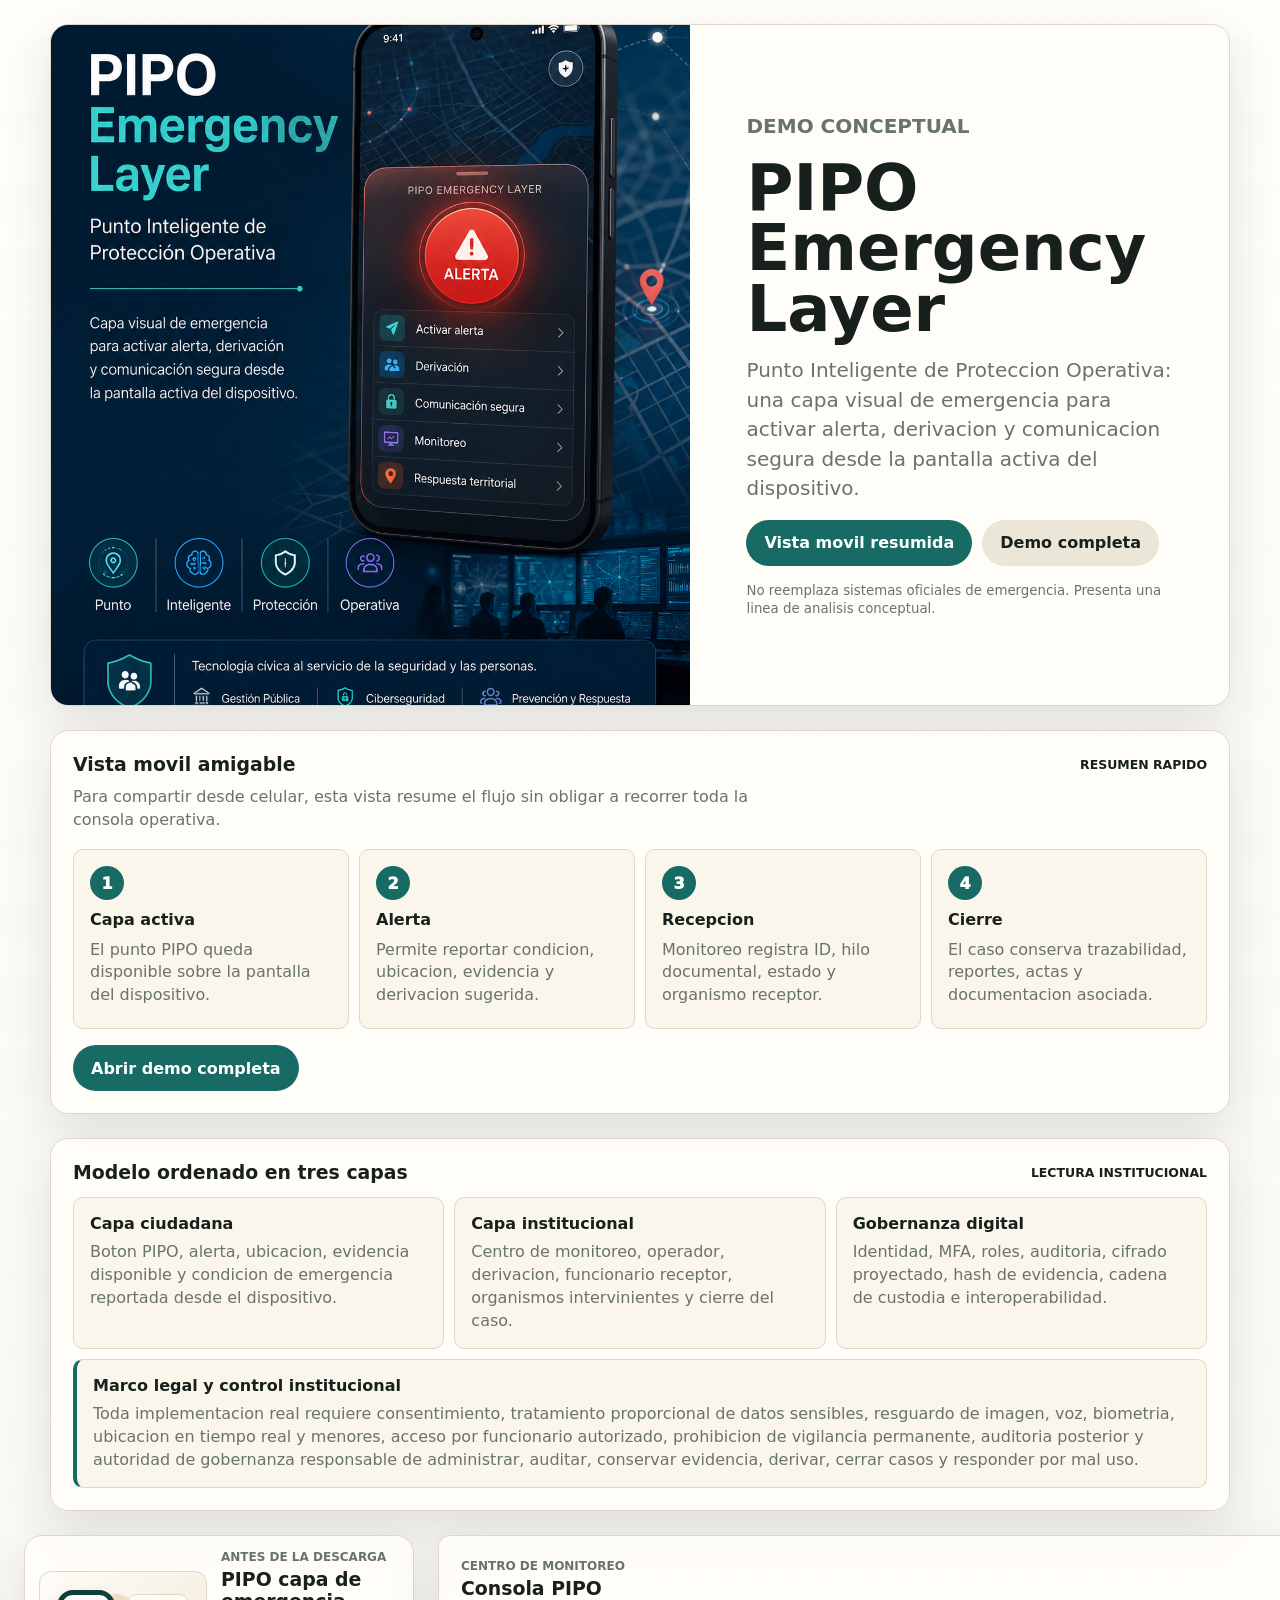
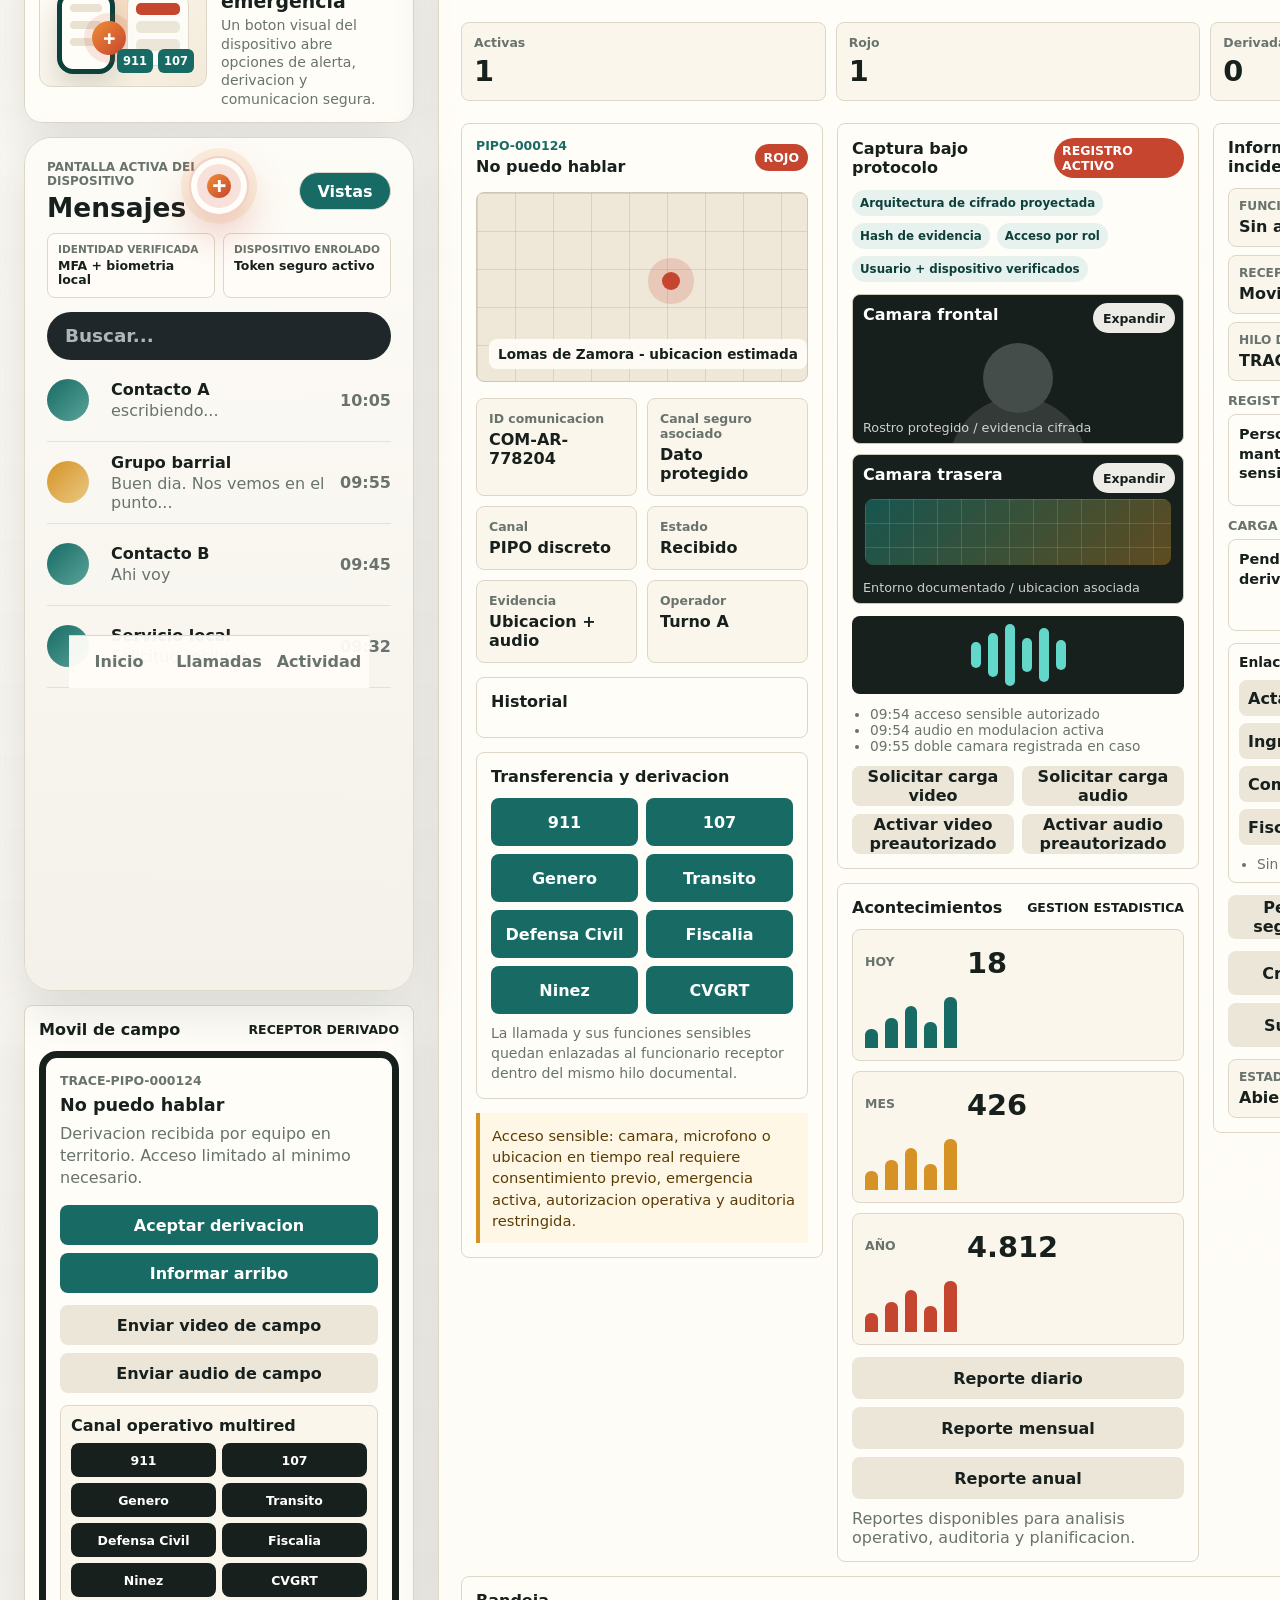
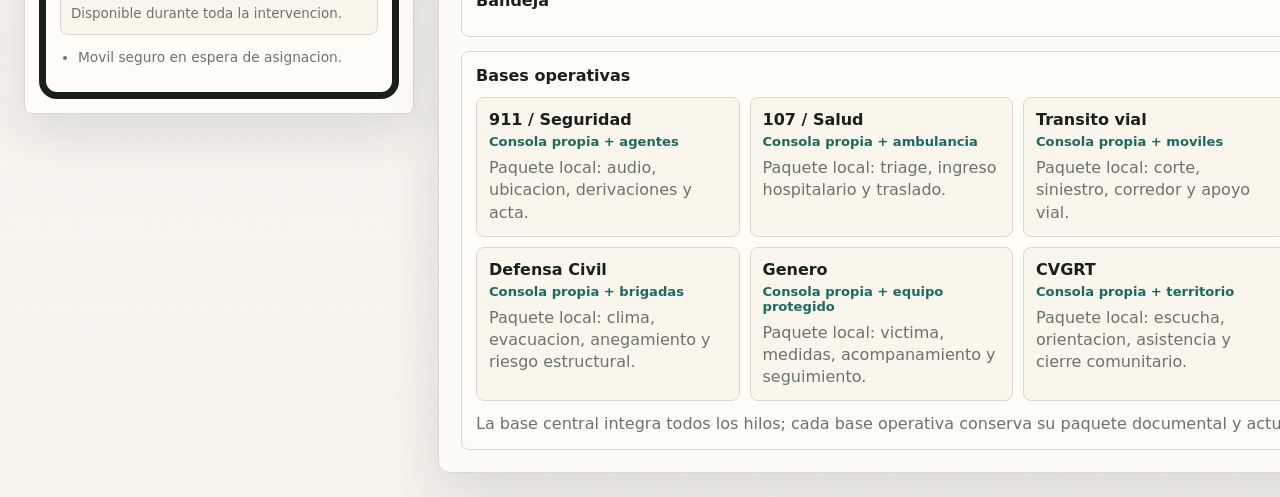
==== commit 5a396404: "Add governance and legal framing" ====
--- a/prototype/index.html
+++ b/prototype/index.html
@@ -10,7 +10,7 @@
     <meta property="og:type" content="website" />
     <meta property="og:url" content="https://angeladrianpagnini-star.github.io/pipo-emergency-layer-public/" />
     <link rel="preload" as="image" href="assets/pipo-presentacion-visual.png" />
-    <link rel="stylesheet" href="styles.css?v=35" />
+    <link rel="stylesheet" href="styles.css?v=36" />
   </head>
   <body>
     <section class="cover-entry" aria-label="Presentacion PIPO">
@@ -67,6 +67,36 @@
       </div>
     </section>
 
+    <section class="model-brief" aria-label="Capas institucionales PIPO">
+      <div class="section-title">
+        <h2>Modelo ordenado en tres capas</h2>
+        <span>Lectura institucional</span>
+      </div>
+      <div class="model-grid">
+        <article>
+          <h3>Capa ciudadana</h3>
+          <p>Boton PIPO, alerta, ubicacion, evidencia disponible y condicion de emergencia reportada desde el dispositivo.</p>
+        </article>
+        <article>
+          <h3>Capa institucional</h3>
+          <p>Centro de monitoreo, operador, derivacion, funcionario receptor, organismos intervinientes y cierre del caso.</p>
+        </article>
+        <article>
+          <h3>Gobernanza digital</h3>
+          <p>Identidad, MFA, roles, auditoria, cifrado proyectado, hash de evidencia, cadena de custodia e interoperabilidad.</p>
+        </article>
+      </div>
+      <div class="governance-note">
+        <strong>Marco legal y control institucional</strong>
+        <p>
+          Toda implementacion real requiere consentimiento, tratamiento proporcional de datos sensibles,
+          resguardo de imagen, voz, biometria, ubicacion en tiempo real y menores, acceso por funcionario
+          autorizado, prohibicion de vigilancia permanente, auditoria posterior y autoridad de gobernanza
+          responsable de administrar, auditar, conservar evidencia, derivar, cerrar casos y responder por mal uso.
+        </p>
+      </div>
+    </section>
+
     <main id="demo-completa" class="app-shell">
       <div class="device-column">
         <section class="pre-download-card" aria-label="Identificacion previa a la descarga">
@@ -441,7 +471,7 @@
               <span>Registro activo</span>
             </div>
             <div class="security-strip">
-              <span>Cifrado E2E operativo</span>
+              <span>Arquitectura de cifrado proyectada</span>
               <span>Hash de evidencia</span>
               <span>Acceso por rol</span>
               <span>Usuario + dispositivo verificados</span>
@@ -592,6 +622,6 @@
       </aside>
     </div>
 
-    <script src="app.js?v=35"></script>
+    <script src="app.js?v=36"></script>
   </body>
 </html>
--- a/prototype/styles.css
+++ b/prototype/styles.css
@@ -42,7 +42,8 @@
 }
 
 .cover-entry,
-.mobile-brief {
+.mobile-brief,
+.model-brief {
   width: min(1180px, calc(100% - 32px));
   margin: 24px auto 0;
   border: 1px solid var(--line);
@@ -166,6 +167,42 @@
 
 .brief-actions {
   margin-top: 16px;
+}
+
+.model-brief {
+  padding: 22px;
+}
+
+.model-grid {
+  margin-top: 14px;
+  display: grid;
+  grid-template-columns: repeat(3, minmax(0, 1fr));
+  gap: 10px;
+}
+
+.model-grid article,
+.governance-note {
+  border: 1px solid var(--line);
+  border-radius: 10px;
+  background: #fbf6eb;
+  padding: 16px;
+}
+
+.model-grid p,
+.governance-note p {
+  margin: 8px 0 0;
+  color: var(--muted);
+  line-height: 1.42;
+}
+
+.governance-note {
+  margin-top: 10px;
+  border-left: 4px solid var(--teal);
+}
+
+.governance-note strong {
+  display: block;
+  font-size: 1rem;
 }
 
 .app-shell {
@@ -1838,7 +1875,8 @@
 
 @media (max-width: 560px) {
   .cover-entry,
-  .mobile-brief {
+  .mobile-brief,
+  .model-brief {
     width: calc(100% - 20px);
     margin-top: 10px;
     border-radius: 12px;
@@ -1853,11 +1891,13 @@
     width: 100%;
   }
 
-  .mobile-brief {
+  .mobile-brief,
+  .model-brief {
     padding: 14px;
   }
 
-  .brief-flow {
+  .brief-flow,
+  .model-grid {
     grid-template-columns: 1fr;
   }
 
